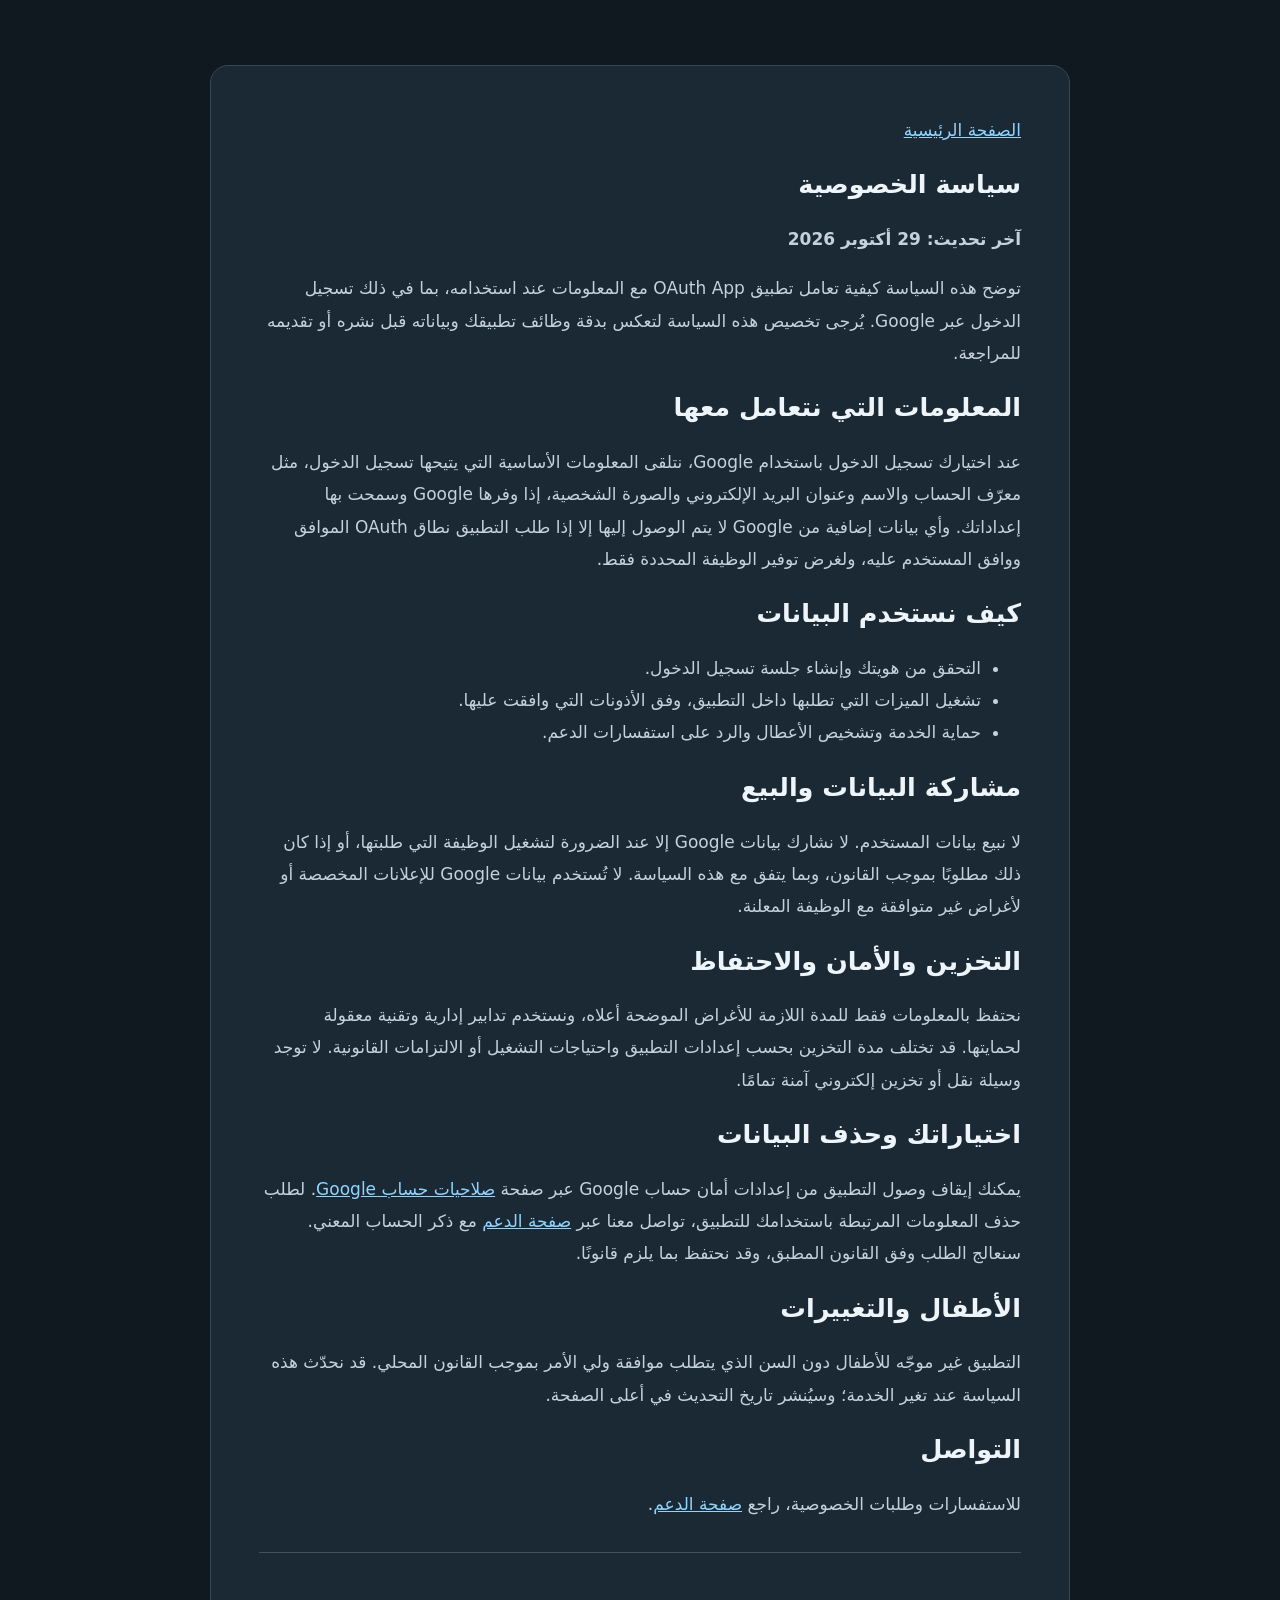
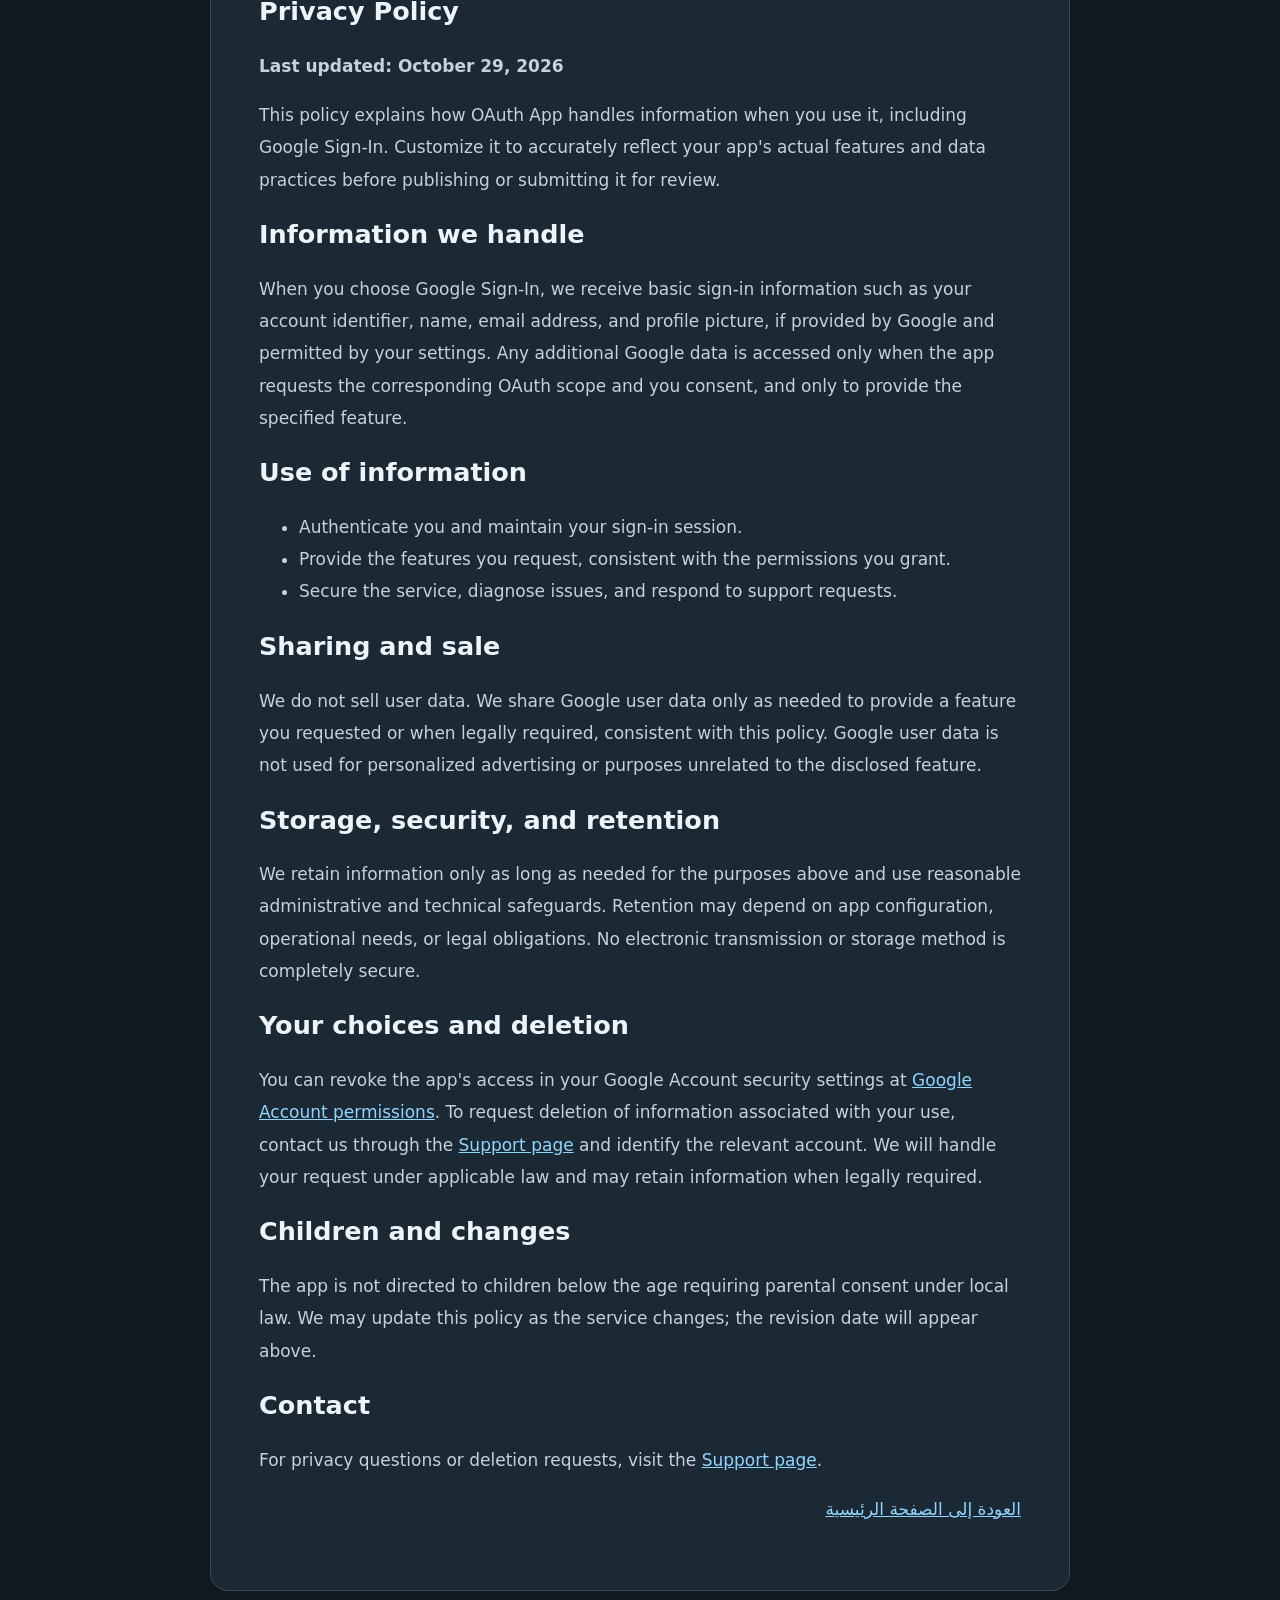
==== privacy.html @ 6fe6a96d "Add OAuth app information and policy pages" ====
<!doctype html>
<html lang="ar" dir="rtl"><head><meta charset="utf-8"><meta name="viewport" content="width=device-width,initial-scale=1"><meta name="description" content="سياسة الخصوصية ومعالجة بيانات Google OAuth."><title>سياسة الخصوصية | OAuth App</title><style>:root{color-scheme:dark}*{box-sizing:border-box}body{margin:0;background:#101820;color:#edf4fa;font:17px/1.9 system-ui,sans-serif}main{max-width:900px;margin:5vh auto;padding:20px}.card{background:#1b2935;border:1px solid #344958;border-radius:18px;padding:clamp(22px,5vw,48px)}h1,h2{line-height:1.35}p,li{color:#c5d1db}a{color:#91d5ff}.en{direction:ltr;text-align:left;border-top:1px solid #40515e;margin-top:32px;padding-top:20px}nav{margin:0 0 20px}</style></head><body><main><article class="card"><nav><a href="index.html">الصفحة الرئيسية</a></nav><h1>سياسة الخصوصية</h1><p><strong>آخر تحديث: 29 أكتوبر 2026</strong></p><p>توضح هذه السياسة كيفية تعامل تطبيق OAuth App مع المعلومات عند استخدامه، بما في ذلك تسجيل الدخول عبر Google. يُرجى تخصيص هذه السياسة لتعكس بدقة وظائف تطبيقك وبياناته قبل نشره أو تقديمه للمراجعة.</p><h2>المعلومات التي نتعامل معها</h2><p>عند اختيارك تسجيل الدخول باستخدام Google، نتلقى المعلومات الأساسية التي يتيحها تسجيل الدخول، مثل معرّف الحساب والاسم وعنوان البريد الإلكتروني والصورة الشخصية، إذا وفرها Google وسمحت بها إعداداتك. وأي بيانات إضافية من Google لا يتم الوصول إليها إلا إذا طلب التطبيق نطاق OAuth الموافق ووافق المستخدم عليه، ولغرض توفير الوظيفة المحددة فقط.</p><h2>كيف نستخدم البيانات</h2><ul><li>التحقق من هويتك وإنشاء جلسة تسجيل الدخول.</li><li>تشغيل الميزات التي تطلبها داخل التطبيق، وفق الأذونات التي وافقت عليها.</li><li>حماية الخدمة وتشخيص الأعطال والرد على استفسارات الدعم.</li></ul><h2>مشاركة البيانات والبيع</h2><p>لا نبيع بيانات المستخدم. لا نشارك بيانات Google إلا عند الضرورة لتشغيل الوظيفة التي طلبتها، أو إذا كان ذلك مطلوبًا بموجب القانون، وبما يتفق مع هذه السياسة. لا تُستخدم بيانات Google للإعلانات المخصصة أو لأغراض غير متوافقة مع الوظيفة المعلنة.</p><h2>التخزين والأمان والاحتفاظ</h2><p>نحتفظ بالمعلومات فقط للمدة اللازمة للأغراض الموضحة أعلاه، ونستخدم تدابير إدارية وتقنية معقولة لحمايتها. قد تختلف مدة التخزين بحسب إعدادات التطبيق واحتياجات التشغيل أو الالتزامات القانونية. لا توجد وسيلة نقل أو تخزين إلكتروني آمنة تمامًا.</p><h2>اختياراتك وحذف البيانات</h2><p>يمكنك إيقاف وصول التطبيق من إعدادات أمان حساب Google عبر صفحة <a href="https://myaccount.google.com/permissions">صلاحيات حساب Google</a>. لطلب حذف المعلومات المرتبطة باستخدامك للتطبيق، تواصل معنا عبر <a href="support.html">صفحة الدعم</a> مع ذكر الحساب المعني. سنعالج الطلب وفق القانون المطبق، وقد نحتفظ بما يلزم قانونًا.</p><h2>الأطفال والتغييرات</h2><p>التطبيق غير موجّه للأطفال دون السن الذي يتطلب موافقة ولي الأمر بموجب القانون المحلي. قد نحدّث هذه السياسة عند تغير الخدمة؛ وسيُنشر تاريخ التحديث في أعلى الصفحة.</p><h2>التواصل</h2><p>للاستفسارات وطلبات الخصوصية، راجع <a href="support.html">صفحة الدعم</a>.</p><div class="en" lang="en"><h1>Privacy Policy</h1><p><strong>Last updated: October 29, 2026</strong></p><p>This policy explains how OAuth App handles information when you use it, including Google Sign-In. Customize it to accurately reflect your app's actual features and data practices before publishing or submitting it for review.</p><h2>Information we handle</h2><p>When you choose Google Sign-In, we receive basic sign-in information such as your account identifier, name, email address, and profile picture, if provided by Google and permitted by your settings. Any additional Google data is accessed only when the app requests the corresponding OAuth scope and you consent, and only to provide the specified feature.</p><h2>Use of information</h2><ul><li>Authenticate you and maintain your sign-in session.</li><li>Provide the features you request, consistent with the permissions you grant.</li><li>Secure the service, diagnose issues, and respond to support requests.</li></ul><h2>Sharing and sale</h2><p>We do not sell user data. We share Google user data only as needed to provide a feature you requested or when legally required, consistent with this policy. Google user data is not used for personalized advertising or purposes unrelated to the disclosed feature.</p><h2>Storage, security, and retention</h2><p>We retain information only as long as needed for the purposes above and use reasonable administrative and technical safeguards. Retention may depend on app configuration, operational needs, or legal obligations. No electronic transmission or storage method is completely secure.</p><h2>Your choices and deletion</h2><p>You can revoke the app's access in your Google Account security settings at <a href="https://myaccount.google.com/permissions">Google Account permissions</a>. To request deletion of information associated with your use, contact us through the <a href="support.html">Support page</a> and identify the relevant account. We will handle your request under applicable law and may retain information when legally required.</p><h2>Children and changes</h2><p>The app is not directed to children below the age requiring parental consent under local law. We may update this policy as the service changes; the revision date will appear above.</p><h2>Contact</h2><p>For privacy questions or deletion requests, visit the <a href="support.html">Support page</a>.</p></div><p><a href="index.html">العودة إلى الصفحة الرئيسية</a></p></article></main></body></html>
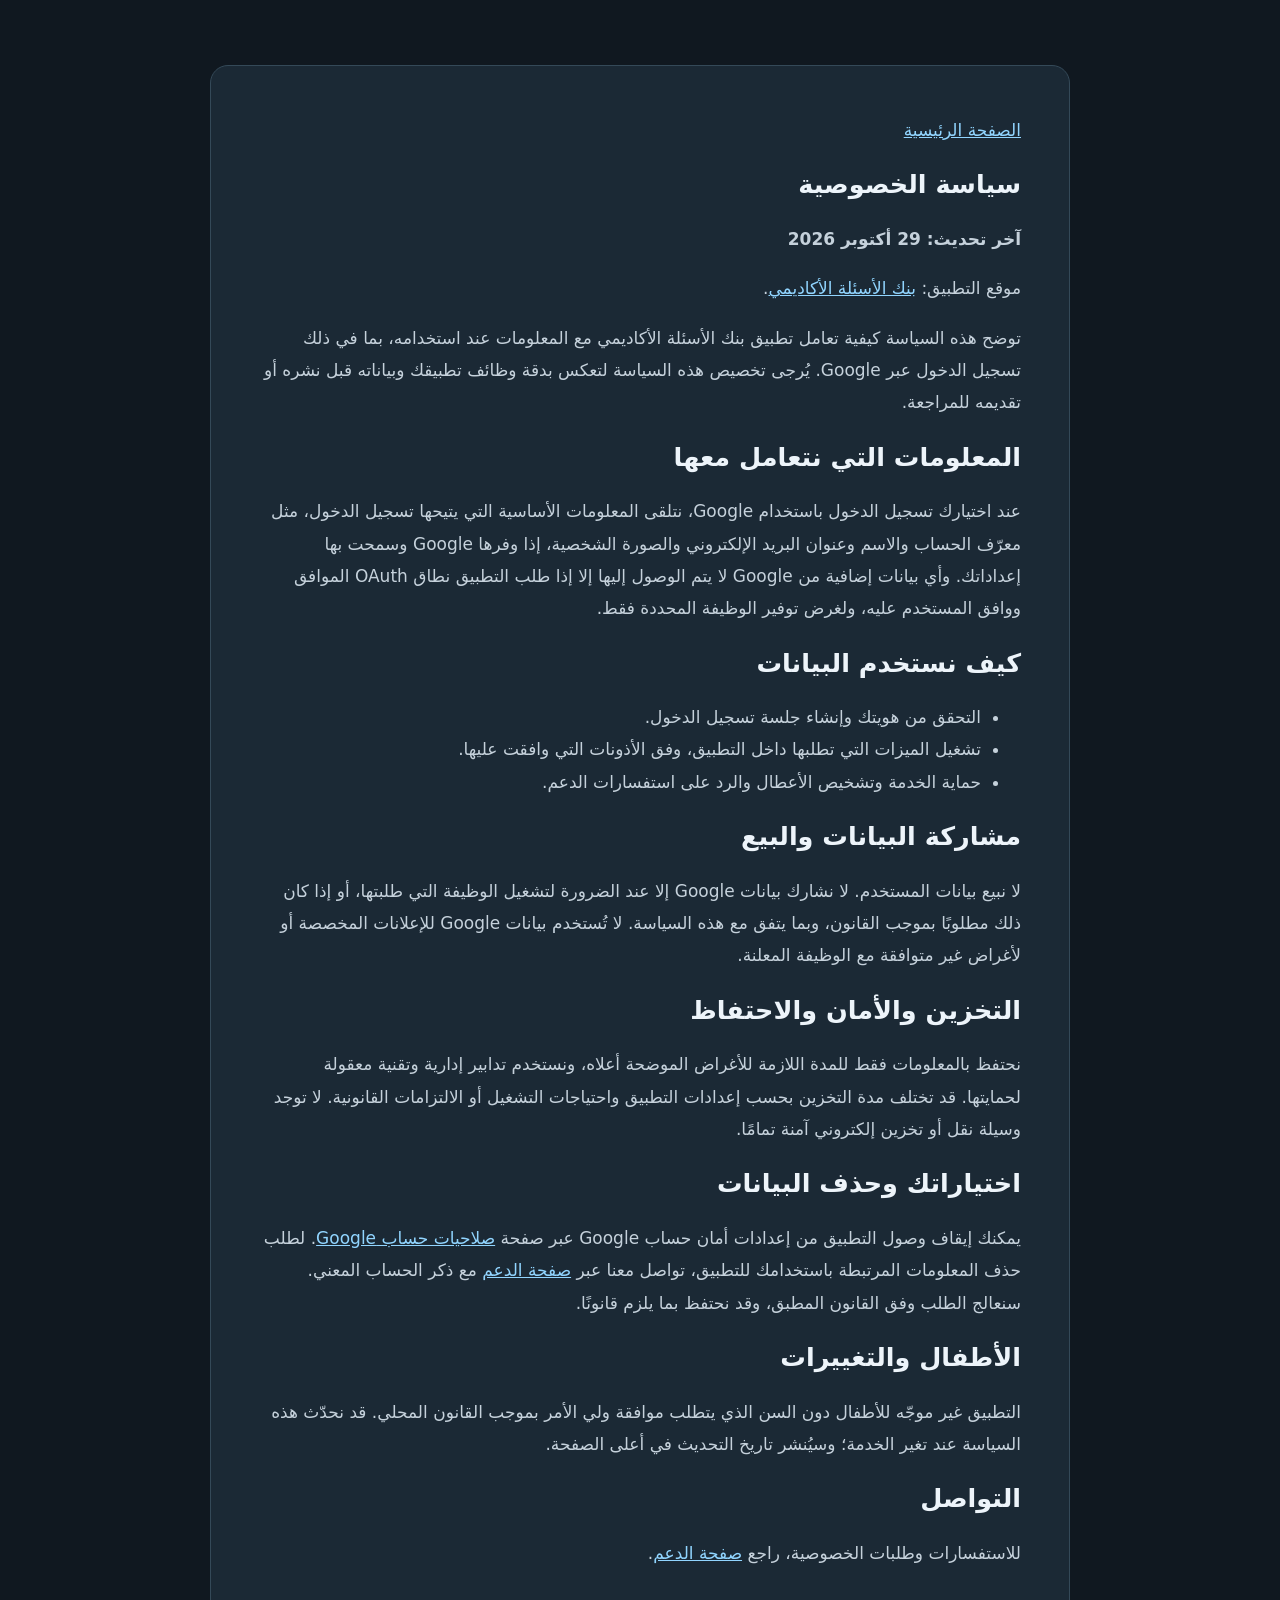
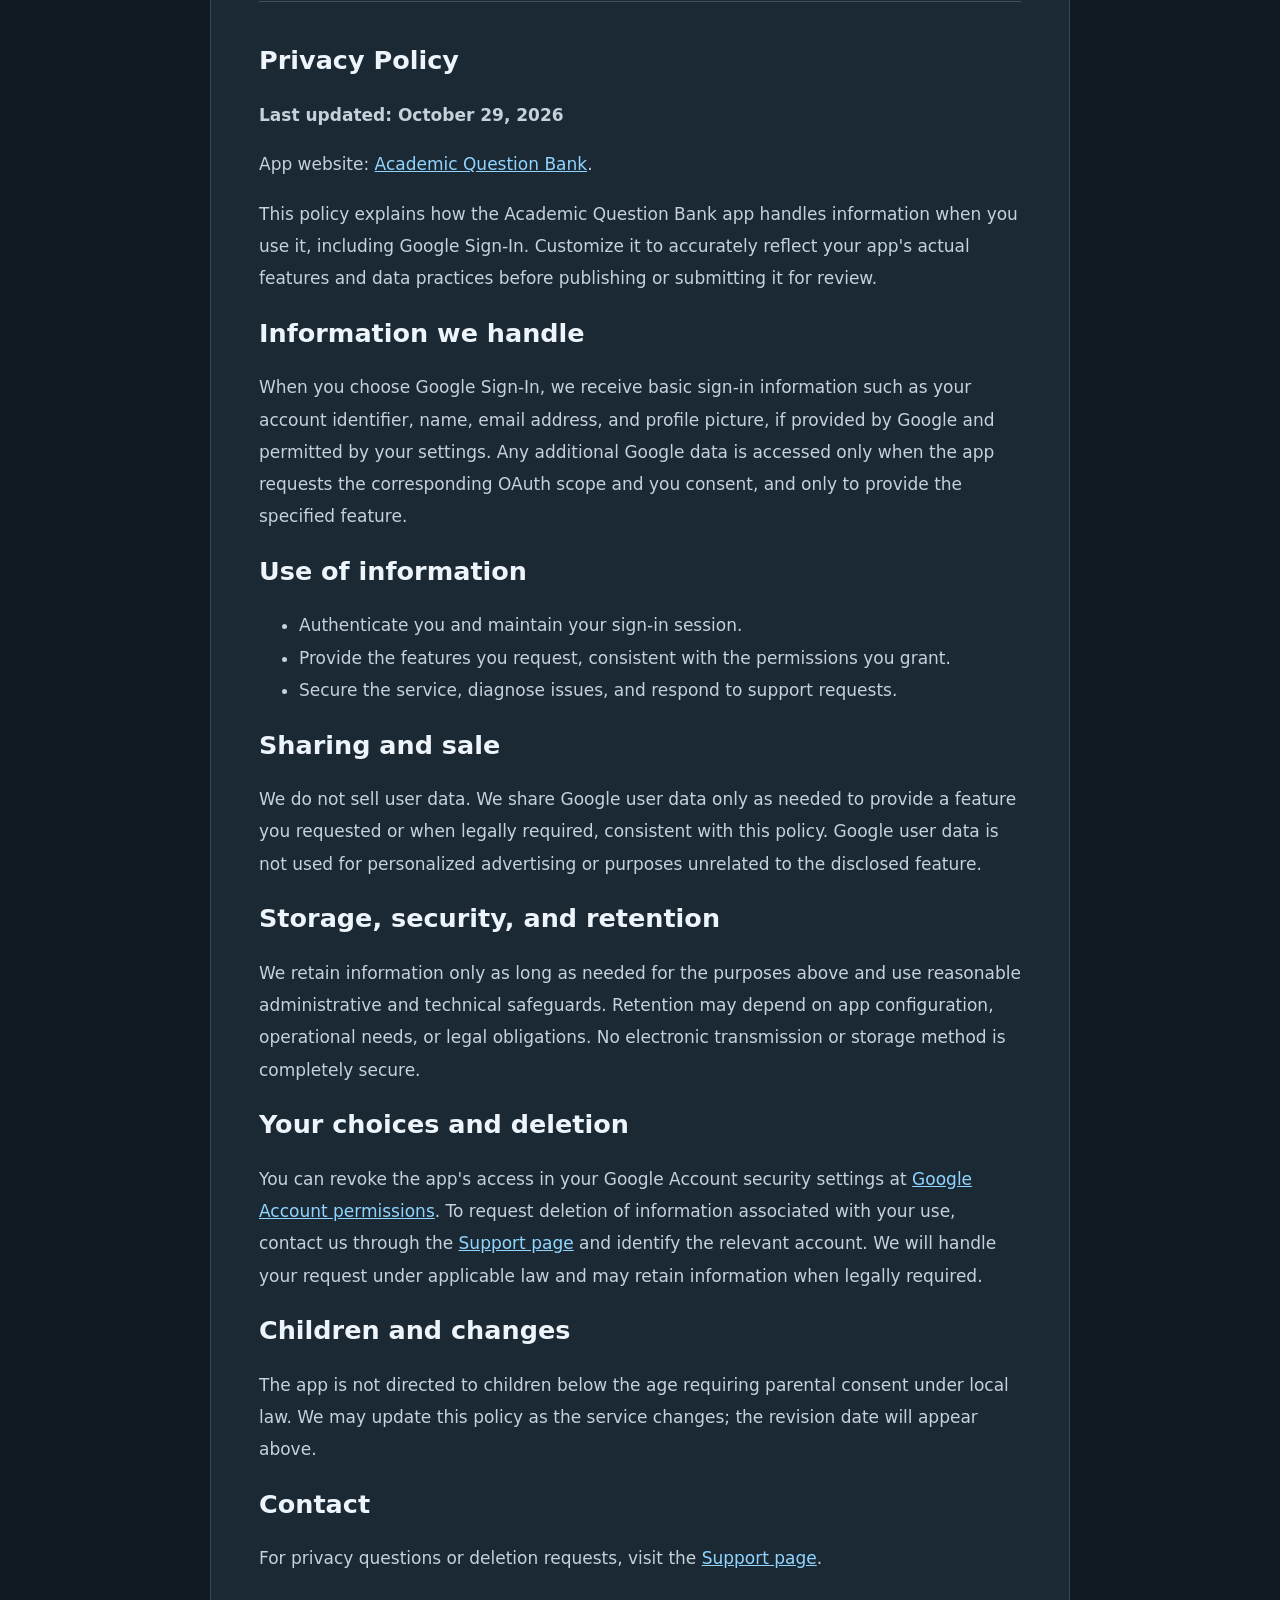
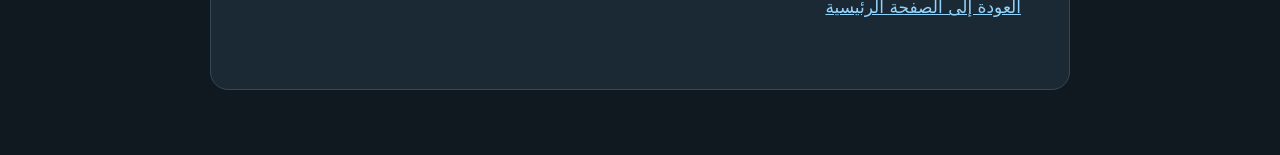
==== commit e26daffa: "Customize OAuth pages for Academic Question Bank" ====
--- a/privacy.html
+++ b/privacy.html
@@ -1,2 +1,2 @@
 <!doctype html>
-<html lang="ar" dir="rtl"><head><meta charset="utf-8"><meta name="viewport" content="width=device-width,initial-scale=1"><meta name="description" content="سياسة الخصوصية ومعالجة بيانات Google OAuth."><title>سياسة الخصوصية | OAuth App</title><style>:root{color-scheme:dark}*{box-sizing:border-box}body{margin:0;background:#101820;color:#edf4fa;font:17px/1.9 system-ui,sans-serif}main{max-width:900px;margin:5vh auto;padding:20px}.card{background:#1b2935;border:1px solid #344958;border-radius:18px;padding:clamp(22px,5vw,48px)}h1,h2{line-height:1.35}p,li{color:#c5d1db}a{color:#91d5ff}.en{direction:ltr;text-align:left;border-top:1px solid #40515e;margin-top:32px;padding-top:20px}nav{margin:0 0 20px}</style></head><body><main><article class="card"><nav><a href="index.html">الصفحة الرئيسية</a></nav><h1>سياسة الخصوصية</h1><p><strong>آخر تحديث: 29 أكتوبر 2026</strong></p><p>توضح هذه السياسة كيفية تعامل تطبيق OAuth App مع المعلومات عند استخدامه، بما في ذلك تسجيل الدخول عبر Google. يُرجى تخصيص هذه السياسة لتعكس بدقة وظائف تطبيقك وبياناته قبل نشره أو تقديمه للمراجعة.</p><h2>المعلومات التي نتعامل معها</h2><p>عند اختيارك تسجيل الدخول باستخدام Google، نتلقى المعلومات الأساسية التي يتيحها تسجيل الدخول، مثل معرّف الحساب والاسم وعنوان البريد الإلكتروني والصورة الشخصية، إذا وفرها Google وسمحت بها إعداداتك. وأي بيانات إضافية من Google لا يتم الوصول إليها إلا إذا طلب التطبيق نطاق OAuth الموافق ووافق المستخدم عليه، ولغرض توفير الوظيفة المحددة فقط.</p><h2>كيف نستخدم البيانات</h2><ul><li>التحقق من هويتك وإنشاء جلسة تسجيل الدخول.</li><li>تشغيل الميزات التي تطلبها داخل التطبيق، وفق الأذونات التي وافقت عليها.</li><li>حماية الخدمة وتشخيص الأعطال والرد على استفسارات الدعم.</li></ul><h2>مشاركة البيانات والبيع</h2><p>لا نبيع بيانات المستخدم. لا نشارك بيانات Google إلا عند الضرورة لتشغيل الوظيفة التي طلبتها، أو إذا كان ذلك مطلوبًا بموجب القانون، وبما يتفق مع هذه السياسة. لا تُستخدم بيانات Google للإعلانات المخصصة أو لأغراض غير متوافقة مع الوظيفة المعلنة.</p><h2>التخزين والأمان والاحتفاظ</h2><p>نحتفظ بالمعلومات فقط للمدة اللازمة للأغراض الموضحة أعلاه، ونستخدم تدابير إدارية وتقنية معقولة لحمايتها. قد تختلف مدة التخزين بحسب إعدادات التطبيق واحتياجات التشغيل أو الالتزامات القانونية. لا توجد وسيلة نقل أو تخزين إلكتروني آمنة تمامًا.</p><h2>اختياراتك وحذف البيانات</h2><p>يمكنك إيقاف وصول التطبيق من إعدادات أمان حساب Google عبر صفحة <a href="https://myaccount.google.com/permissions">صلاحيات حساب Google</a>. لطلب حذف المعلومات المرتبطة باستخدامك للتطبيق، تواصل معنا عبر <a href="support.html">صفحة الدعم</a> مع ذكر الحساب المعني. سنعالج الطلب وفق القانون المطبق، وقد نحتفظ بما يلزم قانونًا.</p><h2>الأطفال والتغييرات</h2><p>التطبيق غير موجّه للأطفال دون السن الذي يتطلب موافقة ولي الأمر بموجب القانون المحلي. قد نحدّث هذه السياسة عند تغير الخدمة؛ وسيُنشر تاريخ التحديث في أعلى الصفحة.</p><h2>التواصل</h2><p>للاستفسارات وطلبات الخصوصية، راجع <a href="support.html">صفحة الدعم</a>.</p><div class="en" lang="en"><h1>Privacy Policy</h1><p><strong>Last updated: October 29, 2026</strong></p><p>This policy explains how OAuth App handles information when you use it, including Google Sign-In. Customize it to accurately reflect your app's actual features and data practices before publishing or submitting it for review.</p><h2>Information we handle</h2><p>When you choose Google Sign-In, we receive basic sign-in information such as your account identifier, name, email address, and profile picture, if provided by Google and permitted by your settings. Any additional Google data is accessed only when the app requests the corresponding OAuth scope and you consent, and only to provide the specified feature.</p><h2>Use of information</h2><ul><li>Authenticate you and maintain your sign-in session.</li><li>Provide the features you request, consistent with the permissions you grant.</li><li>Secure the service, diagnose issues, and respond to support requests.</li></ul><h2>Sharing and sale</h2><p>We do not sell user data. We share Google user data only as needed to provide a feature you requested or when legally required, consistent with this policy. Google user data is not used for personalized advertising or purposes unrelated to the disclosed feature.</p><h2>Storage, security, and retention</h2><p>We retain information only as long as needed for the purposes above and use reasonable administrative and technical safeguards. Retention may depend on app configuration, operational needs, or legal obligations. No electronic transmission or storage method is completely secure.</p><h2>Your choices and deletion</h2><p>You can revoke the app's access in your Google Account security settings at <a href="https://myaccount.google.com/permissions">Google Account permissions</a>. To request deletion of information associated with your use, contact us through the <a href="support.html">Support page</a> and identify the relevant account. We will handle your request under applicable law and may retain information when legally required.</p><h2>Children and changes</h2><p>The app is not directed to children below the age requiring parental consent under local law. We may update this policy as the service changes; the revision date will appear above.</p><h2>Contact</h2><p>For privacy questions or deletion requests, visit the <a href="support.html">Support page</a>.</p></div><p><a href="index.html">العودة إلى الصفحة الرئيسية</a></p></article></main></body></html>
+<html lang="ar" dir="rtl"><head><meta charset="utf-8"><meta name="viewport" content="width=device-width,initial-scale=1"><meta name="description" content="سياسة الخصوصية ومعالجة بيانات Google OAuth."><title>سياسة الخصوصية | بنك الأسئلة الأكاديمي</title><style>:root{color-scheme:dark}*{box-sizing:border-box}body{margin:0;background:#101820;color:#edf4fa;font:17px/1.9 system-ui,sans-serif}main{max-width:900px;margin:5vh auto;padding:20px}.card{background:#1b2935;border:1px solid #344958;border-radius:18px;padding:clamp(22px,5vw,48px)}h1,h2{line-height:1.35}p,li{color:#c5d1db}a{color:#91d5ff}.en{direction:ltr;text-align:left;border-top:1px solid #40515e;margin-top:32px;padding-top:20px}nav{margin:0 0 20px}</style></head><body><main><article class="card"><nav><a href="index.html">الصفحة الرئيسية</a></nav><h1>سياسة الخصوصية</h1><p><strong>آخر تحديث: 29 أكتوبر 2026</strong></p><p>موقع التطبيق: <a href="https://aqb-beta.vercel.app/">بنك الأسئلة الأكاديمي</a>.</p><p>توضح هذه السياسة كيفية تعامل تطبيق بنك الأسئلة الأكاديمي مع المعلومات عند استخدامه، بما في ذلك تسجيل الدخول عبر Google. يُرجى تخصيص هذه السياسة لتعكس بدقة وظائف تطبيقك وبياناته قبل نشره أو تقديمه للمراجعة.</p><h2>المعلومات التي نتعامل معها</h2><p>عند اختيارك تسجيل الدخول باستخدام Google، نتلقى المعلومات الأساسية التي يتيحها تسجيل الدخول، مثل معرّف الحساب والاسم وعنوان البريد الإلكتروني والصورة الشخصية، إذا وفرها Google وسمحت بها إعداداتك. وأي بيانات إضافية من Google لا يتم الوصول إليها إلا إذا طلب التطبيق نطاق OAuth الموافق ووافق المستخدم عليه، ولغرض توفير الوظيفة المحددة فقط.</p><h2>كيف نستخدم البيانات</h2><ul><li>التحقق من هويتك وإنشاء جلسة تسجيل الدخول.</li><li>تشغيل الميزات التي تطلبها داخل التطبيق، وفق الأذونات التي وافقت عليها.</li><li>حماية الخدمة وتشخيص الأعطال والرد على استفسارات الدعم.</li></ul><h2>مشاركة البيانات والبيع</h2><p>لا نبيع بيانات المستخدم. لا نشارك بيانات Google إلا عند الضرورة لتشغيل الوظيفة التي طلبتها، أو إذا كان ذلك مطلوبًا بموجب القانون، وبما يتفق مع هذه السياسة. لا تُستخدم بيانات Google للإعلانات المخصصة أو لأغراض غير متوافقة مع الوظيفة المعلنة.</p><h2>التخزين والأمان والاحتفاظ</h2><p>نحتفظ بالمعلومات فقط للمدة اللازمة للأغراض الموضحة أعلاه، ونستخدم تدابير إدارية وتقنية معقولة لحمايتها. قد تختلف مدة التخزين بحسب إعدادات التطبيق واحتياجات التشغيل أو الالتزامات القانونية. لا توجد وسيلة نقل أو تخزين إلكتروني آمنة تمامًا.</p><h2>اختياراتك وحذف البيانات</h2><p>يمكنك إيقاف وصول التطبيق من إعدادات أمان حساب Google عبر صفحة <a href="https://myaccount.google.com/permissions">صلاحيات حساب Google</a>. لطلب حذف المعلومات المرتبطة باستخدامك للتطبيق، تواصل معنا عبر <a href="support.html">صفحة الدعم</a> مع ذكر الحساب المعني. سنعالج الطلب وفق القانون المطبق، وقد نحتفظ بما يلزم قانونًا.</p><h2>الأطفال والتغييرات</h2><p>التطبيق غير موجّه للأطفال دون السن الذي يتطلب موافقة ولي الأمر بموجب القانون المحلي. قد نحدّث هذه السياسة عند تغير الخدمة؛ وسيُنشر تاريخ التحديث في أعلى الصفحة.</p><h2>التواصل</h2><p>للاستفسارات وطلبات الخصوصية، راجع <a href="support.html">صفحة الدعم</a>.</p><div class="en" lang="en"><h1>Privacy Policy</h1><p><strong>Last updated: October 29, 2026</strong></p><p>App website: <a href="https://aqb-beta.vercel.app/">Academic Question Bank</a>.</p><p>This policy explains how the Academic Question Bank app handles information when you use it, including Google Sign-In. Customize it to accurately reflect your app's actual features and data practices before publishing or submitting it for review.</p><h2>Information we handle</h2><p>When you choose Google Sign-In, we receive basic sign-in information such as your account identifier, name, email address, and profile picture, if provided by Google and permitted by your settings. Any additional Google data is accessed only when the app requests the corresponding OAuth scope and you consent, and only to provide the specified feature.</p><h2>Use of information</h2><ul><li>Authenticate you and maintain your sign-in session.</li><li>Provide the features you request, consistent with the permissions you grant.</li><li>Secure the service, diagnose issues, and respond to support requests.</li></ul><h2>Sharing and sale</h2><p>We do not sell user data. We share Google user data only as needed to provide a feature you requested or when legally required, consistent with this policy. Google user data is not used for personalized advertising or purposes unrelated to the disclosed feature.</p><h2>Storage, security, and retention</h2><p>We retain information only as long as needed for the purposes above and use reasonable administrative and technical safeguards. Retention may depend on app configuration, operational needs, or legal obligations. No electronic transmission or storage method is completely secure.</p><h2>Your choices and deletion</h2><p>You can revoke the app's access in your Google Account security settings at <a href="https://myaccount.google.com/permissions">Google Account permissions</a>. To request deletion of information associated with your use, contact us through the <a href="support.html">Support page</a> and identify the relevant account. We will handle your request under applicable law and may retain information when legally required.</p><h2>Children and changes</h2><p>The app is not directed to children below the age requiring parental consent under local law. We may update this policy as the service changes; the revision date will appear above.</p><h2>Contact</h2><p>For privacy questions or deletion requests, visit the <a href="support.html">Support page</a>.</p></div><p><a href="index.html">العودة إلى الصفحة الرئيسية</a></p></article></main></body></html>
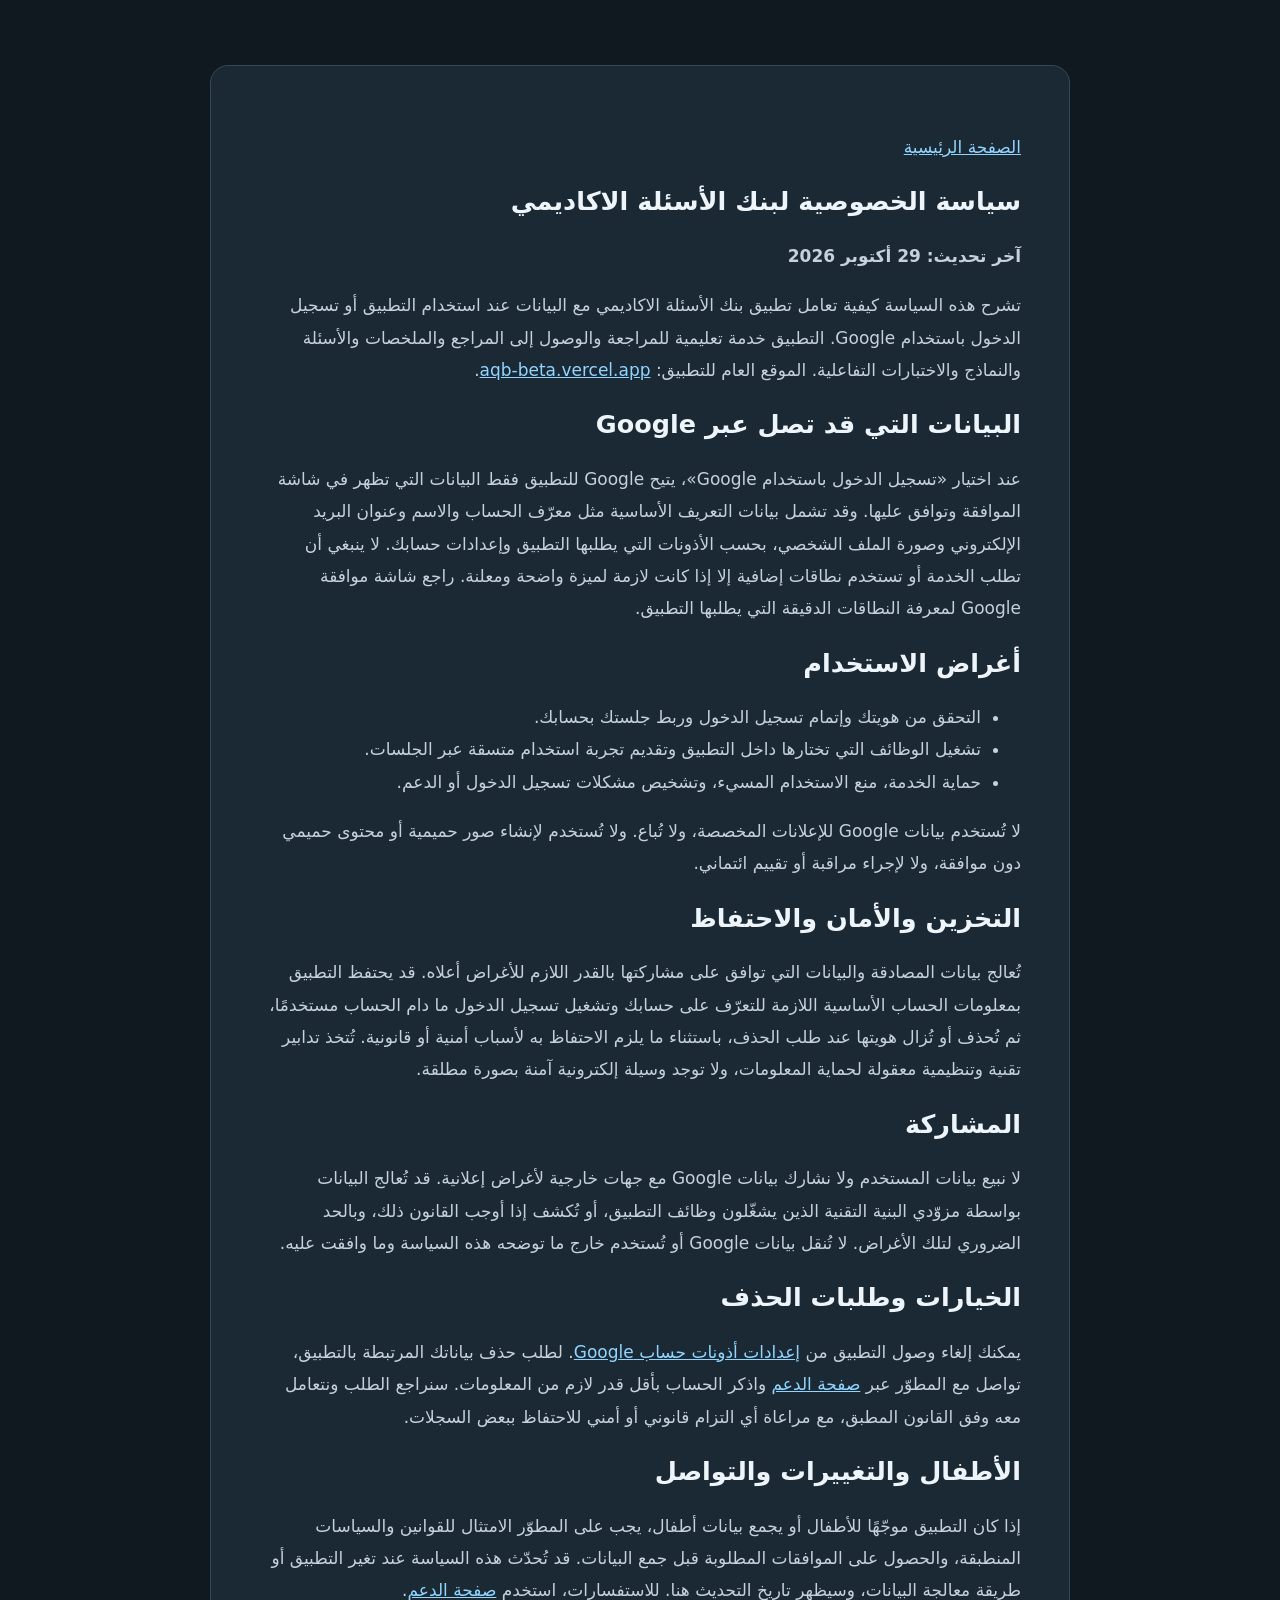
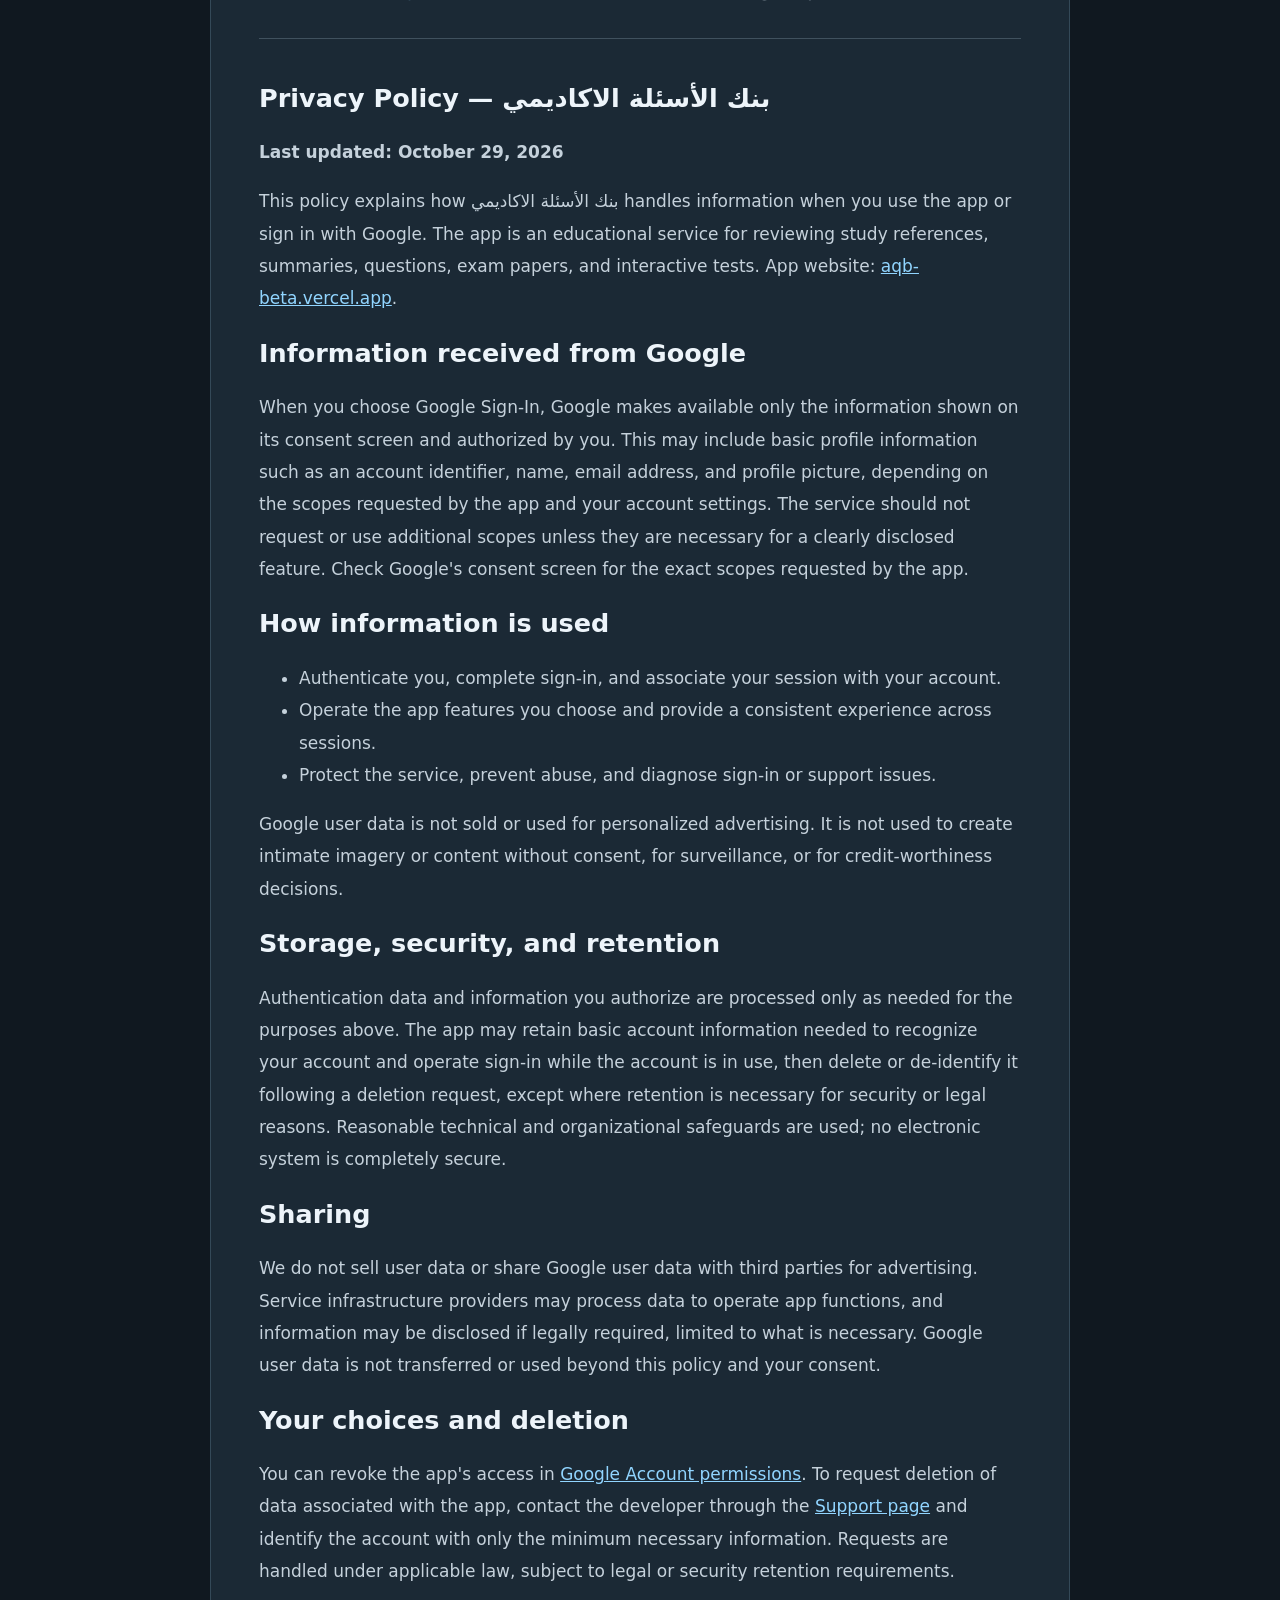
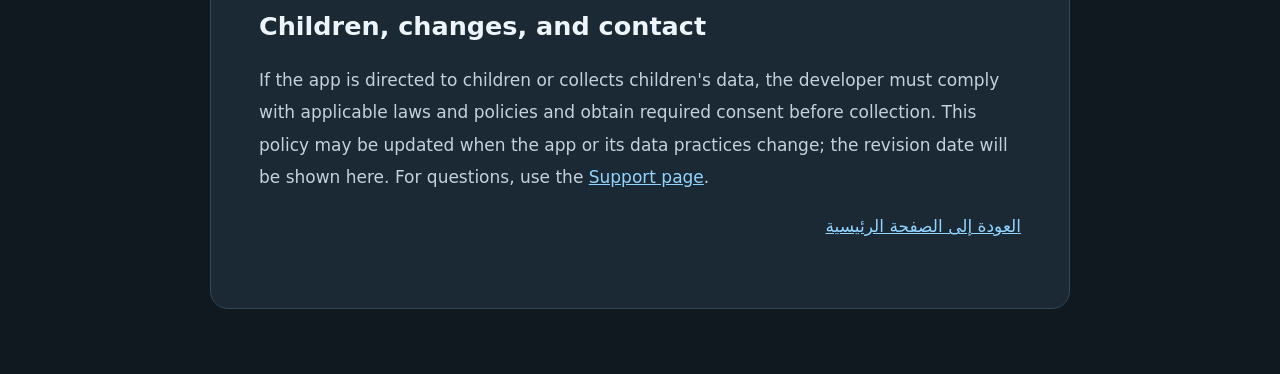
==== commit 50761957: "Improve OAuth review pages for بنك الأسئلة الاكاديمي" ====
--- a/privacy.html
+++ b/privacy.html
@@ -1,2 +1,2 @@
 <!doctype html>
-<html lang="ar" dir="rtl"><head><meta charset="utf-8"><meta name="viewport" content="width=device-width,initial-scale=1"><meta name="description" content="سياسة الخصوصية ومعالجة بيانات Google OAuth."><title>سياسة الخصوصية | بنك الأسئلة الأكاديمي</title><style>:root{color-scheme:dark}*{box-sizing:border-box}body{margin:0;background:#101820;color:#edf4fa;font:17px/1.9 system-ui,sans-serif}main{max-width:900px;margin:5vh auto;padding:20px}.card{background:#1b2935;border:1px solid #344958;border-radius:18px;padding:clamp(22px,5vw,48px)}h1,h2{line-height:1.35}p,li{color:#c5d1db}a{color:#91d5ff}.en{direction:ltr;text-align:left;border-top:1px solid #40515e;margin-top:32px;padding-top:20px}nav{margin:0 0 20px}</style></head><body><main><article class="card"><nav><a href="index.html">الصفحة الرئيسية</a></nav><h1>سياسة الخصوصية</h1><p><strong>آخر تحديث: 29 أكتوبر 2026</strong></p><p>موقع التطبيق: <a href="https://aqb-beta.vercel.app/">بنك الأسئلة الأكاديمي</a>.</p><p>توضح هذه السياسة كيفية تعامل تطبيق بنك الأسئلة الأكاديمي مع المعلومات عند استخدامه، بما في ذلك تسجيل الدخول عبر Google. يُرجى تخصيص هذه السياسة لتعكس بدقة وظائف تطبيقك وبياناته قبل نشره أو تقديمه للمراجعة.</p><h2>المعلومات التي نتعامل معها</h2><p>عند اختيارك تسجيل الدخول باستخدام Google، نتلقى المعلومات الأساسية التي يتيحها تسجيل الدخول، مثل معرّف الحساب والاسم وعنوان البريد الإلكتروني والصورة الشخصية، إذا وفرها Google وسمحت بها إعداداتك. وأي بيانات إضافية من Google لا يتم الوصول إليها إلا إذا طلب التطبيق نطاق OAuth الموافق ووافق المستخدم عليه، ولغرض توفير الوظيفة المحددة فقط.</p><h2>كيف نستخدم البيانات</h2><ul><li>التحقق من هويتك وإنشاء جلسة تسجيل الدخول.</li><li>تشغيل الميزات التي تطلبها داخل التطبيق، وفق الأذونات التي وافقت عليها.</li><li>حماية الخدمة وتشخيص الأعطال والرد على استفسارات الدعم.</li></ul><h2>مشاركة البيانات والبيع</h2><p>لا نبيع بيانات المستخدم. لا نشارك بيانات Google إلا عند الضرورة لتشغيل الوظيفة التي طلبتها، أو إذا كان ذلك مطلوبًا بموجب القانون، وبما يتفق مع هذه السياسة. لا تُستخدم بيانات Google للإعلانات المخصصة أو لأغراض غير متوافقة مع الوظيفة المعلنة.</p><h2>التخزين والأمان والاحتفاظ</h2><p>نحتفظ بالمعلومات فقط للمدة اللازمة للأغراض الموضحة أعلاه، ونستخدم تدابير إدارية وتقنية معقولة لحمايتها. قد تختلف مدة التخزين بحسب إعدادات التطبيق واحتياجات التشغيل أو الالتزامات القانونية. لا توجد وسيلة نقل أو تخزين إلكتروني آمنة تمامًا.</p><h2>اختياراتك وحذف البيانات</h2><p>يمكنك إيقاف وصول التطبيق من إعدادات أمان حساب Google عبر صفحة <a href="https://myaccount.google.com/permissions">صلاحيات حساب Google</a>. لطلب حذف المعلومات المرتبطة باستخدامك للتطبيق، تواصل معنا عبر <a href="support.html">صفحة الدعم</a> مع ذكر الحساب المعني. سنعالج الطلب وفق القانون المطبق، وقد نحتفظ بما يلزم قانونًا.</p><h2>الأطفال والتغييرات</h2><p>التطبيق غير موجّه للأطفال دون السن الذي يتطلب موافقة ولي الأمر بموجب القانون المحلي. قد نحدّث هذه السياسة عند تغير الخدمة؛ وسيُنشر تاريخ التحديث في أعلى الصفحة.</p><h2>التواصل</h2><p>للاستفسارات وطلبات الخصوصية، راجع <a href="support.html">صفحة الدعم</a>.</p><div class="en" lang="en"><h1>Privacy Policy</h1><p><strong>Last updated: October 29, 2026</strong></p><p>App website: <a href="https://aqb-beta.vercel.app/">Academic Question Bank</a>.</p><p>This policy explains how the Academic Question Bank app handles information when you use it, including Google Sign-In. Customize it to accurately reflect your app's actual features and data practices before publishing or submitting it for review.</p><h2>Information we handle</h2><p>When you choose Google Sign-In, we receive basic sign-in information such as your account identifier, name, email address, and profile picture, if provided by Google and permitted by your settings. Any additional Google data is accessed only when the app requests the corresponding OAuth scope and you consent, and only to provide the specified feature.</p><h2>Use of information</h2><ul><li>Authenticate you and maintain your sign-in session.</li><li>Provide the features you request, consistent with the permissions you grant.</li><li>Secure the service, diagnose issues, and respond to support requests.</li></ul><h2>Sharing and sale</h2><p>We do not sell user data. We share Google user data only as needed to provide a feature you requested or when legally required, consistent with this policy. Google user data is not used for personalized advertising or purposes unrelated to the disclosed feature.</p><h2>Storage, security, and retention</h2><p>We retain information only as long as needed for the purposes above and use reasonable administrative and technical safeguards. Retention may depend on app configuration, operational needs, or legal obligations. No electronic transmission or storage method is completely secure.</p><h2>Your choices and deletion</h2><p>You can revoke the app's access in your Google Account security settings at <a href="https://myaccount.google.com/permissions">Google Account permissions</a>. To request deletion of information associated with your use, contact us through the <a href="support.html">Support page</a> and identify the relevant account. We will handle your request under applicable law and may retain information when legally required.</p><h2>Children and changes</h2><p>The app is not directed to children below the age requiring parental consent under local law. We may update this policy as the service changes; the revision date will appear above.</p><h2>Contact</h2><p>For privacy questions or deletion requests, visit the <a href="support.html">Support page</a>.</p></div><p><a href="index.html">العودة إلى الصفحة الرئيسية</a></p></article></main></body></html>
+<html lang="ar" dir="rtl"><head><meta charset="utf-8"><meta name="viewport" content="width=device-width,initial-scale=1"><meta name="description" content="سياسة خصوصية بنك الأسئلة الاكاديمي، بما في ذلك تسجيل الدخول باستخدام Google وبيانات المستخدم."><title>سياسة الخصوصية | بنك الأسئلة الاكاديمي</title><style>:root{color-scheme:dark}*{box-sizing:border-box}body{margin:0;background:#101820;color:#edf4fa;font:17px/1.9 system-ui,sans-serif}main{max-width:900px;margin:5vh auto;padding:20px}.card{background:#1b2935;border:1px solid #344958;border-radius:18px;padding:clamp(22px,5vw,48px)}h1,h2{line-height:1.35}p,li{color:#c5d1db}a{color:#91d5ff}.en{direction:ltr;text-align:left;border-top:1px solid #40515e;margin-top:32px;padding-top:20px}</style></head><body><main><article class="card"><p><a href="index.html">الصفحة الرئيسية</a></p><h1>سياسة الخصوصية لبنك الأسئلة الاكاديمي</h1><p><strong>آخر تحديث: 29 أكتوبر 2026</strong></p><p>تشرح هذه السياسة كيفية تعامل تطبيق بنك الأسئلة الاكاديمي مع البيانات عند استخدام التطبيق أو تسجيل الدخول باستخدام Google. التطبيق خدمة تعليمية للمراجعة والوصول إلى المراجع والملخصات والأسئلة والنماذج والاختبارات التفاعلية. الموقع العام للتطبيق: <a href="https://aqb-beta.vercel.app/">aqb-beta.vercel.app</a>.</p><h2>البيانات التي قد تصل عبر Google</h2><p>عند اختيار «تسجيل الدخول باستخدام Google»، يتيح Google للتطبيق فقط البيانات التي تظهر في شاشة الموافقة وتوافق عليها. وقد تشمل بيانات التعريف الأساسية مثل معرّف الحساب والاسم وعنوان البريد الإلكتروني وصورة الملف الشخصي، بحسب الأذونات التي يطلبها التطبيق وإعدادات حسابك. لا ينبغي أن تطلب الخدمة أو تستخدم نطاقات إضافية إلا إذا كانت لازمة لميزة واضحة ومعلنة. راجع شاشة موافقة Google لمعرفة النطاقات الدقيقة التي يطلبها التطبيق.</p><h2>أغراض الاستخدام</h2><ul><li>التحقق من هويتك وإتمام تسجيل الدخول وربط جلستك بحسابك.</li><li>تشغيل الوظائف التي تختارها داخل التطبيق وتقديم تجربة استخدام متسقة عبر الجلسات.</li><li>حماية الخدمة، منع الاستخدام المسيء، وتشخيص مشكلات تسجيل الدخول أو الدعم.</li></ul><p>لا تُستخدم بيانات Google للإعلانات المخصصة، ولا تُباع. ولا تُستخدم لإنشاء صور حميمية أو محتوى حميمي دون موافقة، ولا لإجراء مراقبة أو تقييم ائتماني.</p><h2>التخزين والأمان والاحتفاظ</h2><p>تُعالج بيانات المصادقة والبيانات التي توافق على مشاركتها بالقدر اللازم للأغراض أعلاه. قد يحتفظ التطبيق بمعلومات الحساب الأساسية اللازمة للتعرّف على حسابك وتشغيل تسجيل الدخول ما دام الحساب مستخدمًا، ثم تُحذف أو تُزال هويتها عند طلب الحذف، باستثناء ما يلزم الاحتفاظ به لأسباب أمنية أو قانونية. تُتخذ تدابير تقنية وتنظيمية معقولة لحماية المعلومات، ولا توجد وسيلة إلكترونية آمنة بصورة مطلقة.</p><h2>المشاركة</h2><p>لا نبيع بيانات المستخدم ولا نشارك بيانات Google مع جهات خارجية لأغراض إعلانية. قد تُعالج البيانات بواسطة مزوّدي البنية التقنية الذين يشغّلون وظائف التطبيق، أو تُكشف إذا أوجب القانون ذلك، وبالحد الضروري لتلك الأغراض. لا تُنقل بيانات Google أو تُستخدم خارج ما توضحه هذه السياسة وما وافقت عليه.</p><h2>الخيارات وطلبات الحذف</h2><p>يمكنك إلغاء وصول التطبيق من <a href="https://myaccount.google.com/permissions">إعدادات أذونات حساب Google</a>. لطلب حذف بياناتك المرتبطة بالتطبيق، تواصل مع المطوّر عبر <a href="support.html">صفحة الدعم</a> واذكر الحساب بأقل قدر لازم من المعلومات. سنراجع الطلب ونتعامل معه وفق القانون المطبق، مع مراعاة أي التزام قانوني أو أمني للاحتفاظ ببعض السجلات.</p><h2>الأطفال والتغييرات والتواصل</h2><p>إذا كان التطبيق موجّهًا للأطفال أو يجمع بيانات أطفال، يجب على المطوّر الامتثال للقوانين والسياسات المنطبقة، والحصول على الموافقات المطلوبة قبل جمع البيانات. قد تُحدّث هذه السياسة عند تغير التطبيق أو طريقة معالجة البيانات، وسيظهر تاريخ التحديث هنا. للاستفسارات، استخدم <a href="support.html">صفحة الدعم</a>.</p><div class="en" lang="en"><h1>Privacy Policy — بنك الأسئلة الاكاديمي</h1><p><strong>Last updated: October 29, 2026</strong></p><p>This policy explains how بنك الأسئلة الاكاديمي handles information when you use the app or sign in with Google. The app is an educational service for reviewing study references, summaries, questions, exam papers, and interactive tests. App website: <a href="https://aqb-beta.vercel.app/">aqb-beta.vercel.app</a>.</p><h2>Information received from Google</h2><p>When you choose Google Sign-In, Google makes available only the information shown on its consent screen and authorized by you. This may include basic profile information such as an account identifier, name, email address, and profile picture, depending on the scopes requested by the app and your account settings. The service should not request or use additional scopes unless they are necessary for a clearly disclosed feature. Check Google's consent screen for the exact scopes requested by the app.</p><h2>How information is used</h2><ul><li>Authenticate you, complete sign-in, and associate your session with your account.</li><li>Operate the app features you choose and provide a consistent experience across sessions.</li><li>Protect the service, prevent abuse, and diagnose sign-in or support issues.</li></ul><p>Google user data is not sold or used for personalized advertising. It is not used to create intimate imagery or content without consent, for surveillance, or for credit-worthiness decisions.</p><h2>Storage, security, and retention</h2><p>Authentication data and information you authorize are processed only as needed for the purposes above. The app may retain basic account information needed to recognize your account and operate sign-in while the account is in use, then delete or de-identify it following a deletion request, except where retention is necessary for security or legal reasons. Reasonable technical and organizational safeguards are used; no electronic system is completely secure.</p><h2>Sharing</h2><p>We do not sell user data or share Google user data with third parties for advertising. Service infrastructure providers may process data to operate app functions, and information may be disclosed if legally required, limited to what is necessary. Google user data is not transferred or used beyond this policy and your consent.</p><h2>Your choices and deletion</h2><p>You can revoke the app's access in <a href="https://myaccount.google.com/permissions">Google Account permissions</a>. To request deletion of data associated with the app, contact the developer through the <a href="support.html">Support page</a> and identify the account with only the minimum necessary information. Requests are handled under applicable law, subject to legal or security retention requirements.</p><h2>Children, changes, and contact</h2><p>If the app is directed to children or collects children's data, the developer must comply with applicable laws and policies and obtain required consent before collection. This policy may be updated when the app or its data practices change; the revision date will be shown here. For questions, use the <a href="support.html">Support page</a>.</p></div><p><a href="index.html">العودة إلى الصفحة الرئيسية</a></p></article></main></body></html>
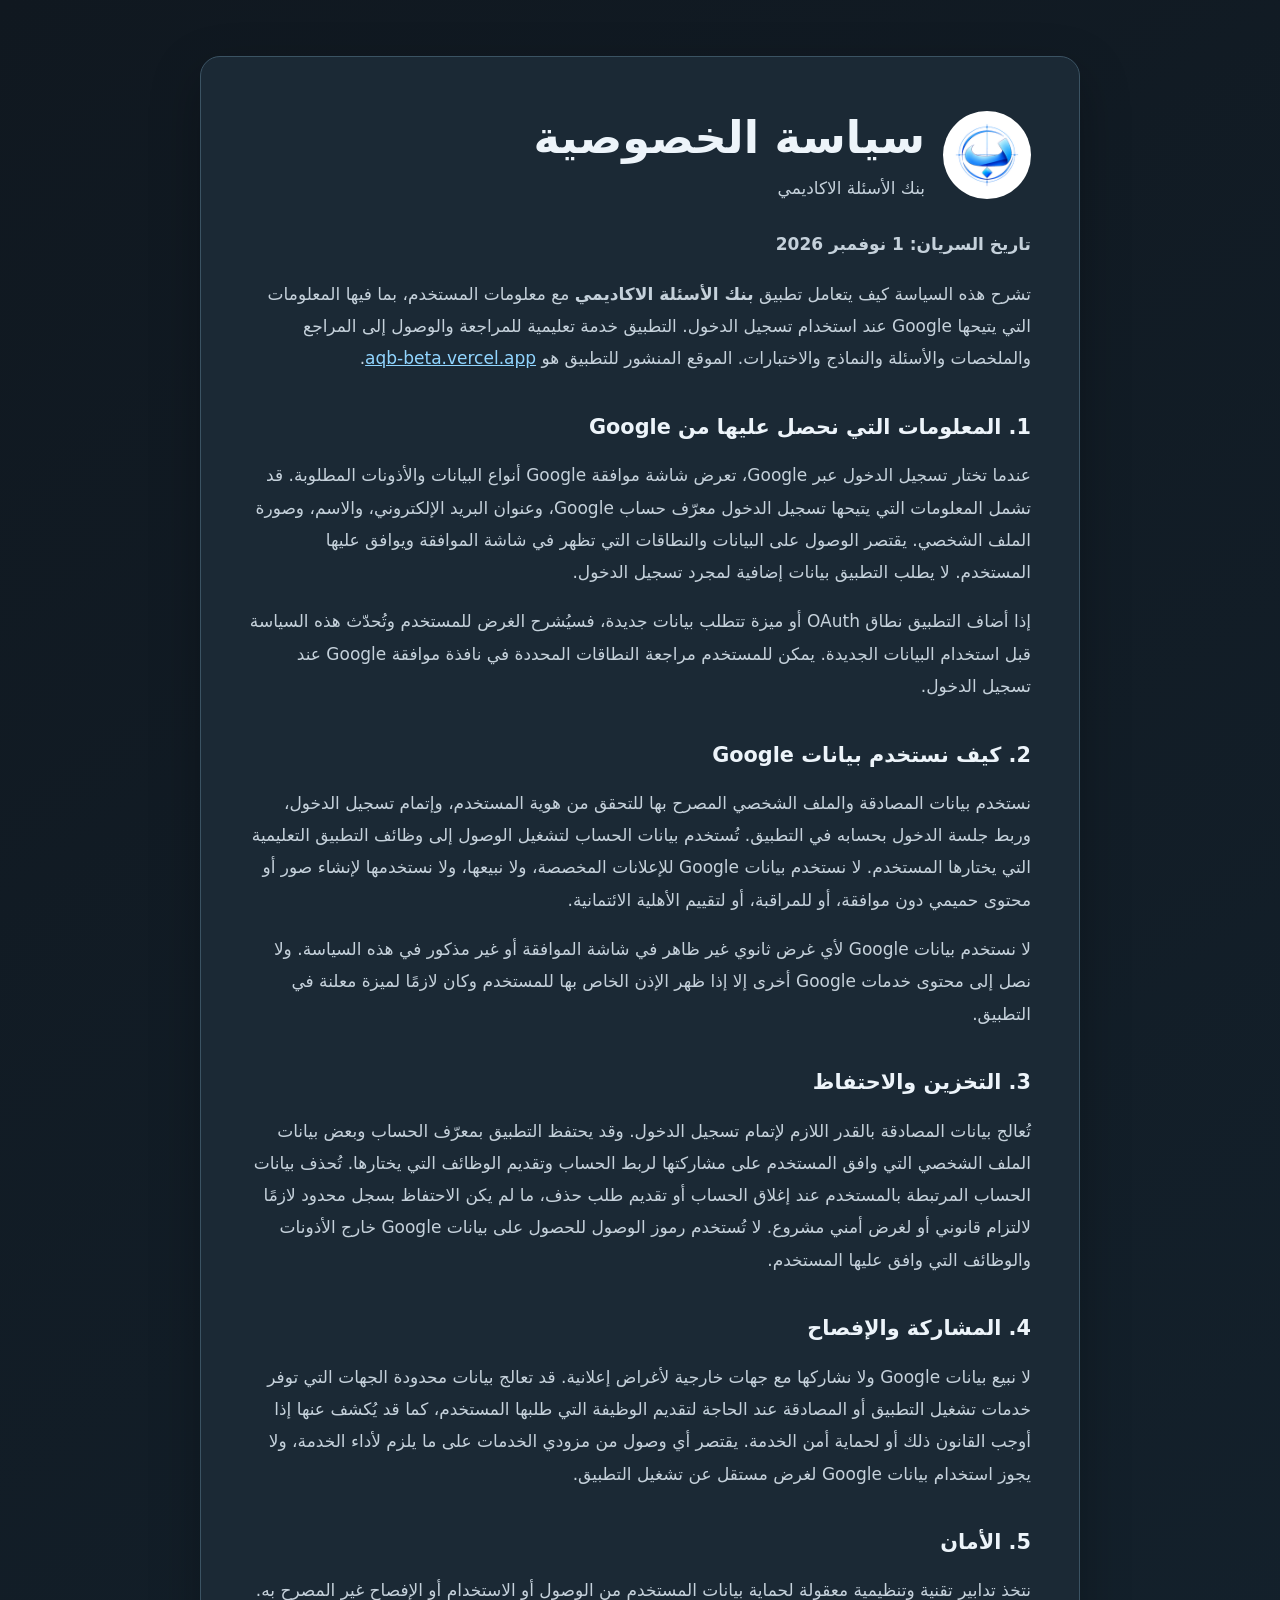
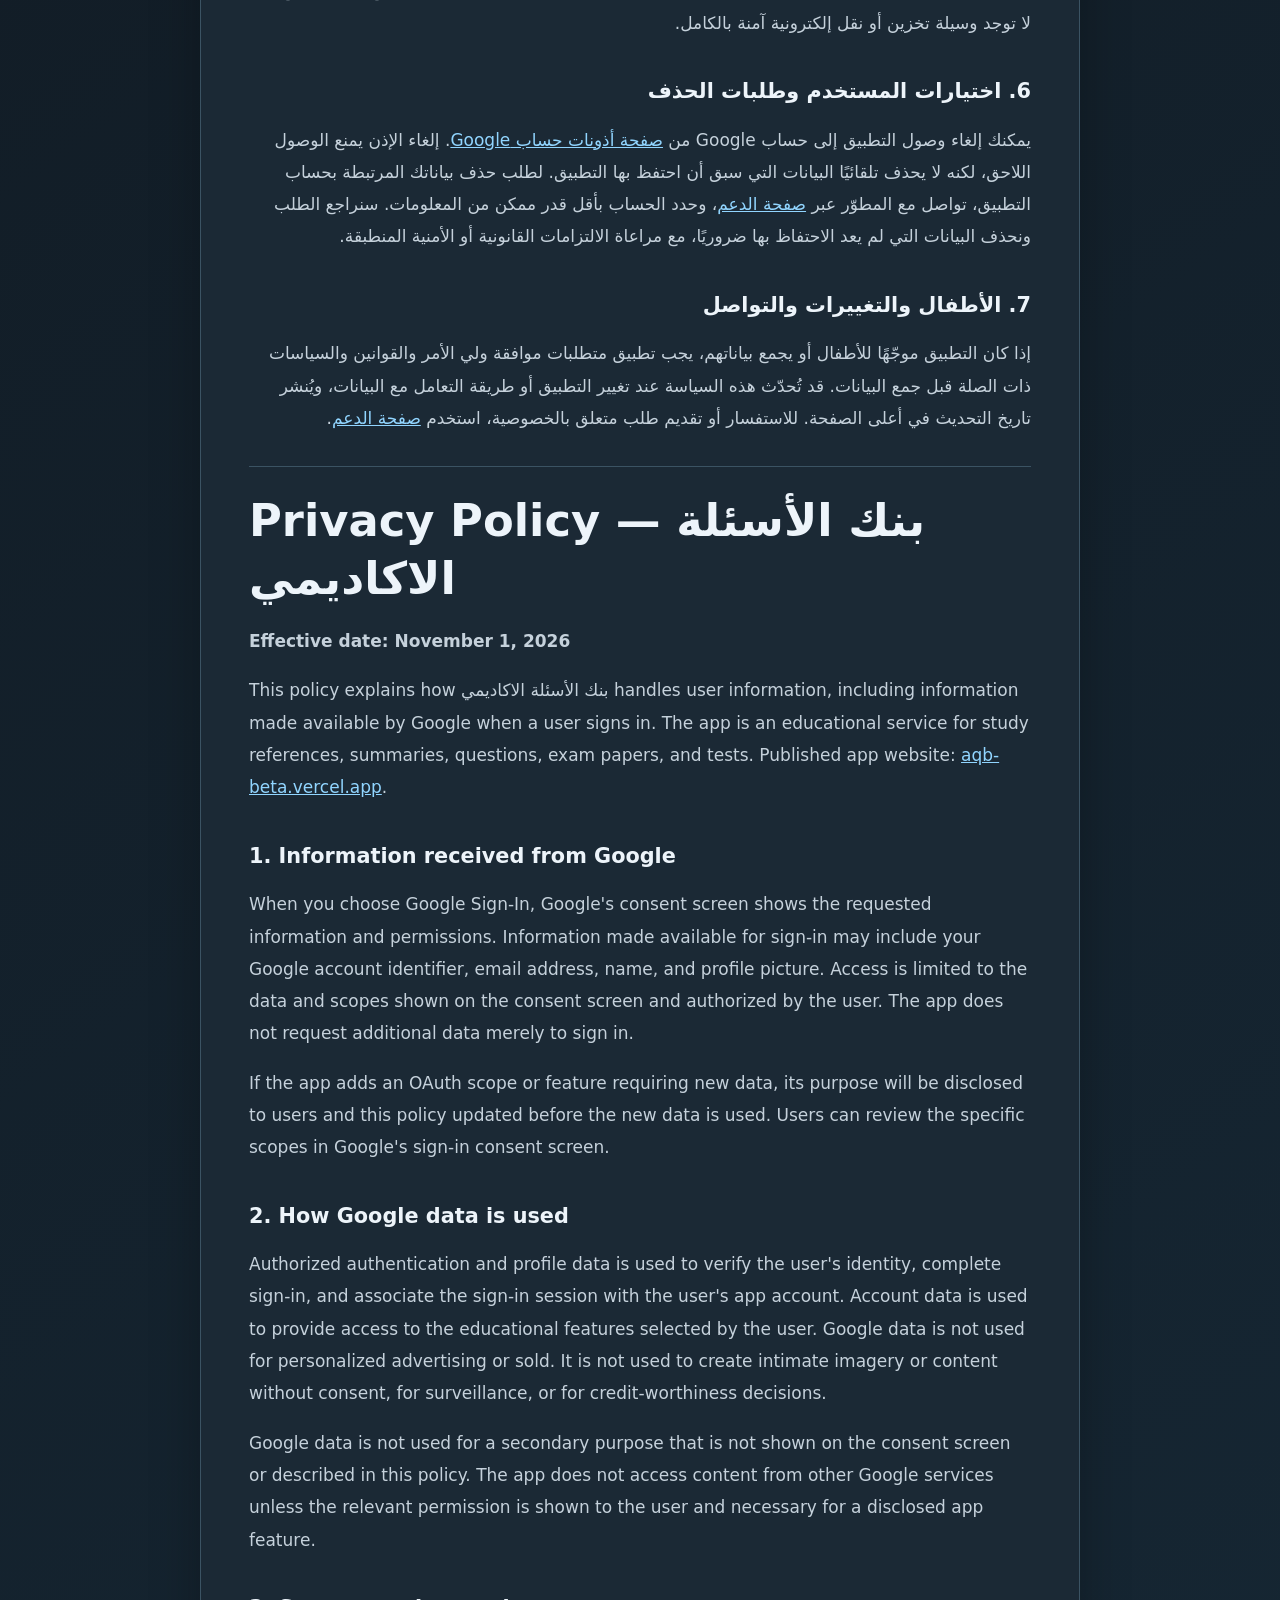
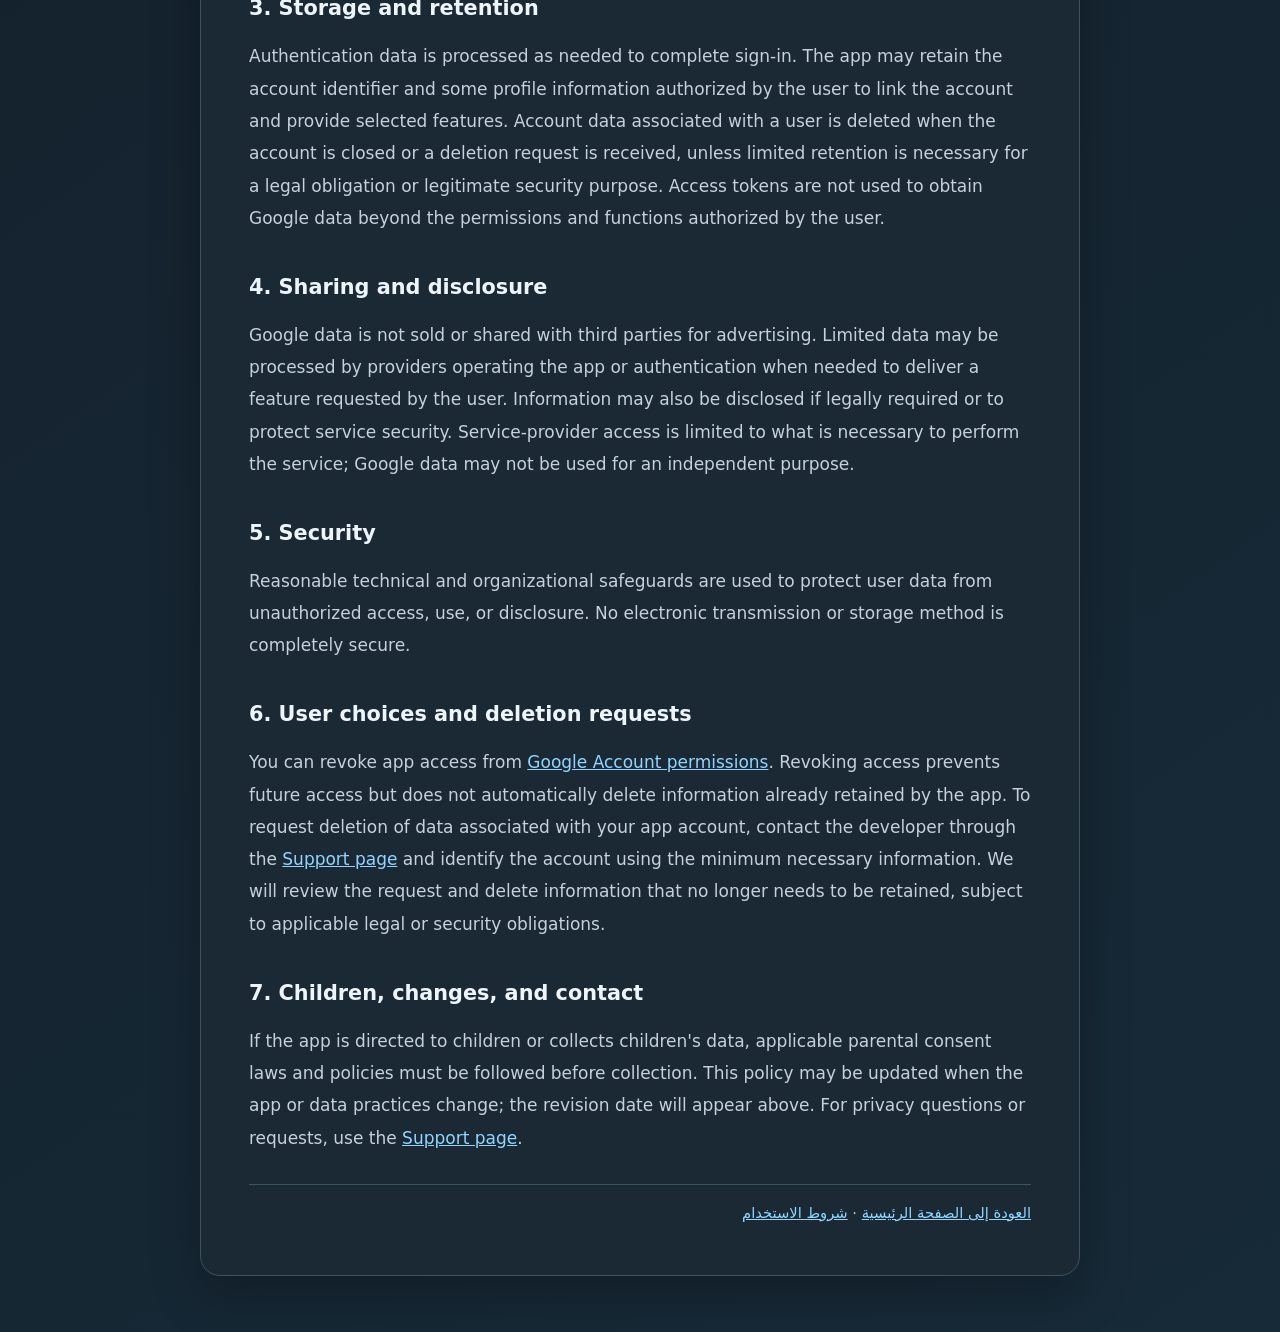
==== commit cb2ba347: "Improve Arabic OAuth pages and add app branding" ====
--- a/privacy.html
+++ b/privacy.html
@@ -1,2 +1,2 @@
 <!doctype html>
-<html lang="ar" dir="rtl"><head><meta charset="utf-8"><meta name="viewport" content="width=device-width,initial-scale=1"><meta name="description" content="سياسة خصوصية بنك الأسئلة الاكاديمي، بما في ذلك تسجيل الدخول باستخدام Google وبيانات المستخدم."><title>سياسة الخصوصية | بنك الأسئلة الاكاديمي</title><style>:root{color-scheme:dark}*{box-sizing:border-box}body{margin:0;background:#101820;color:#edf4fa;font:17px/1.9 system-ui,sans-serif}main{max-width:900px;margin:5vh auto;padding:20px}.card{background:#1b2935;border:1px solid #344958;border-radius:18px;padding:clamp(22px,5vw,48px)}h1,h2{line-height:1.35}p,li{color:#c5d1db}a{color:#91d5ff}.en{direction:ltr;text-align:left;border-top:1px solid #40515e;margin-top:32px;padding-top:20px}</style></head><body><main><article class="card"><p><a href="index.html">الصفحة الرئيسية</a></p><h1>سياسة الخصوصية لبنك الأسئلة الاكاديمي</h1><p><strong>آخر تحديث: 29 أكتوبر 2026</strong></p><p>تشرح هذه السياسة كيفية تعامل تطبيق بنك الأسئلة الاكاديمي مع البيانات عند استخدام التطبيق أو تسجيل الدخول باستخدام Google. التطبيق خدمة تعليمية للمراجعة والوصول إلى المراجع والملخصات والأسئلة والنماذج والاختبارات التفاعلية. الموقع العام للتطبيق: <a href="https://aqb-beta.vercel.app/">aqb-beta.vercel.app</a>.</p><h2>البيانات التي قد تصل عبر Google</h2><p>عند اختيار «تسجيل الدخول باستخدام Google»، يتيح Google للتطبيق فقط البيانات التي تظهر في شاشة الموافقة وتوافق عليها. وقد تشمل بيانات التعريف الأساسية مثل معرّف الحساب والاسم وعنوان البريد الإلكتروني وصورة الملف الشخصي، بحسب الأذونات التي يطلبها التطبيق وإعدادات حسابك. لا ينبغي أن تطلب الخدمة أو تستخدم نطاقات إضافية إلا إذا كانت لازمة لميزة واضحة ومعلنة. راجع شاشة موافقة Google لمعرفة النطاقات الدقيقة التي يطلبها التطبيق.</p><h2>أغراض الاستخدام</h2><ul><li>التحقق من هويتك وإتمام تسجيل الدخول وربط جلستك بحسابك.</li><li>تشغيل الوظائف التي تختارها داخل التطبيق وتقديم تجربة استخدام متسقة عبر الجلسات.</li><li>حماية الخدمة، منع الاستخدام المسيء، وتشخيص مشكلات تسجيل الدخول أو الدعم.</li></ul><p>لا تُستخدم بيانات Google للإعلانات المخصصة، ولا تُباع. ولا تُستخدم لإنشاء صور حميمية أو محتوى حميمي دون موافقة، ولا لإجراء مراقبة أو تقييم ائتماني.</p><h2>التخزين والأمان والاحتفاظ</h2><p>تُعالج بيانات المصادقة والبيانات التي توافق على مشاركتها بالقدر اللازم للأغراض أعلاه. قد يحتفظ التطبيق بمعلومات الحساب الأساسية اللازمة للتعرّف على حسابك وتشغيل تسجيل الدخول ما دام الحساب مستخدمًا، ثم تُحذف أو تُزال هويتها عند طلب الحذف، باستثناء ما يلزم الاحتفاظ به لأسباب أمنية أو قانونية. تُتخذ تدابير تقنية وتنظيمية معقولة لحماية المعلومات، ولا توجد وسيلة إلكترونية آمنة بصورة مطلقة.</p><h2>المشاركة</h2><p>لا نبيع بيانات المستخدم ولا نشارك بيانات Google مع جهات خارجية لأغراض إعلانية. قد تُعالج البيانات بواسطة مزوّدي البنية التقنية الذين يشغّلون وظائف التطبيق، أو تُكشف إذا أوجب القانون ذلك، وبالحد الضروري لتلك الأغراض. لا تُنقل بيانات Google أو تُستخدم خارج ما توضحه هذه السياسة وما وافقت عليه.</p><h2>الخيارات وطلبات الحذف</h2><p>يمكنك إلغاء وصول التطبيق من <a href="https://myaccount.google.com/permissions">إعدادات أذونات حساب Google</a>. لطلب حذف بياناتك المرتبطة بالتطبيق، تواصل مع المطوّر عبر <a href="support.html">صفحة الدعم</a> واذكر الحساب بأقل قدر لازم من المعلومات. سنراجع الطلب ونتعامل معه وفق القانون المطبق، مع مراعاة أي التزام قانوني أو أمني للاحتفاظ ببعض السجلات.</p><h2>الأطفال والتغييرات والتواصل</h2><p>إذا كان التطبيق موجّهًا للأطفال أو يجمع بيانات أطفال، يجب على المطوّر الامتثال للقوانين والسياسات المنطبقة، والحصول على الموافقات المطلوبة قبل جمع البيانات. قد تُحدّث هذه السياسة عند تغير التطبيق أو طريقة معالجة البيانات، وسيظهر تاريخ التحديث هنا. للاستفسارات، استخدم <a href="support.html">صفحة الدعم</a>.</p><div class="en" lang="en"><h1>Privacy Policy — بنك الأسئلة الاكاديمي</h1><p><strong>Last updated: October 29, 2026</strong></p><p>This policy explains how بنك الأسئلة الاكاديمي handles information when you use the app or sign in with Google. The app is an educational service for reviewing study references, summaries, questions, exam papers, and interactive tests. App website: <a href="https://aqb-beta.vercel.app/">aqb-beta.vercel.app</a>.</p><h2>Information received from Google</h2><p>When you choose Google Sign-In, Google makes available only the information shown on its consent screen and authorized by you. This may include basic profile information such as an account identifier, name, email address, and profile picture, depending on the scopes requested by the app and your account settings. The service should not request or use additional scopes unless they are necessary for a clearly disclosed feature. Check Google's consent screen for the exact scopes requested by the app.</p><h2>How information is used</h2><ul><li>Authenticate you, complete sign-in, and associate your session with your account.</li><li>Operate the app features you choose and provide a consistent experience across sessions.</li><li>Protect the service, prevent abuse, and diagnose sign-in or support issues.</li></ul><p>Google user data is not sold or used for personalized advertising. It is not used to create intimate imagery or content without consent, for surveillance, or for credit-worthiness decisions.</p><h2>Storage, security, and retention</h2><p>Authentication data and information you authorize are processed only as needed for the purposes above. The app may retain basic account information needed to recognize your account and operate sign-in while the account is in use, then delete or de-identify it following a deletion request, except where retention is necessary for security or legal reasons. Reasonable technical and organizational safeguards are used; no electronic system is completely secure.</p><h2>Sharing</h2><p>We do not sell user data or share Google user data with third parties for advertising. Service infrastructure providers may process data to operate app functions, and information may be disclosed if legally required, limited to what is necessary. Google user data is not transferred or used beyond this policy and your consent.</p><h2>Your choices and deletion</h2><p>You can revoke the app's access in <a href="https://myaccount.google.com/permissions">Google Account permissions</a>. To request deletion of data associated with the app, contact the developer through the <a href="support.html">Support page</a> and identify the account with only the minimum necessary information. Requests are handled under applicable law, subject to legal or security retention requirements.</p><h2>Children, changes, and contact</h2><p>If the app is directed to children or collects children's data, the developer must comply with applicable laws and policies and obtain required consent before collection. This policy may be updated when the app or its data practices change; the revision date will be shown here. For questions, use the <a href="support.html">Support page</a>.</p></div><p><a href="index.html">العودة إلى الصفحة الرئيسية</a></p></article></main></body></html>
+<html lang="ar" dir="rtl"><head><meta charset="utf-8"><meta name="viewport" content="width=device-width,initial-scale=1"><meta name="description" content="سياسة خصوصية بنك الأسئلة الاكاديمي: بيانات تسجيل الدخول باستخدام Google، أغراض استخدامها، الاحتفاظ بها وحقوق المستخدم."><meta name="theme-color" content="#101820"><title>سياسة الخصوصية | بنك الأسئلة الاكاديمي</title><link rel="icon" href="assets/app-logo.png"><link rel="stylesheet" href="assets/site.css"></head><body><main><article class="card"><header class="brand"><img class="logo" src="assets/app-logo.png" alt="شعار بنك الأسئلة الاكاديمي"><div><h1>سياسة الخصوصية</h1><p class="brand-label">بنك الأسئلة الاكاديمي</p></div></header><p><strong>تاريخ السريان: 1 نوفمبر 2026</strong></p><p>تشرح هذه السياسة كيف يتعامل تطبيق <strong>بنك الأسئلة الاكاديمي</strong> مع معلومات المستخدم، بما فيها المعلومات التي يتيحها Google عند استخدام تسجيل الدخول. التطبيق خدمة تعليمية للمراجعة والوصول إلى المراجع والملخصات والأسئلة والنماذج والاختبارات. الموقع المنشور للتطبيق هو <a href="https://aqb-beta.vercel.app/">aqb-beta.vercel.app</a>.</p><h2>1. المعلومات التي نحصل عليها من Google</h2><p>عندما تختار تسجيل الدخول عبر Google، تعرض شاشة موافقة Google أنواع البيانات والأذونات المطلوبة. قد تشمل المعلومات التي يتيحها تسجيل الدخول معرّف حساب Google، وعنوان البريد الإلكتروني، والاسم، وصورة الملف الشخصي. يقتصر الوصول على البيانات والنطاقات التي تظهر في شاشة الموافقة ويوافق عليها المستخدم. لا يطلب التطبيق بيانات إضافية لمجرد تسجيل الدخول.</p><p>إذا أضاف التطبيق نطاق OAuth أو ميزة تتطلب بيانات جديدة، فسيُشرح الغرض للمستخدم وتُحدّث هذه السياسة قبل استخدام البيانات الجديدة. يمكن للمستخدم مراجعة النطاقات المحددة في نافذة موافقة Google عند تسجيل الدخول.</p><h2>2. كيف نستخدم بيانات Google</h2><p>نستخدم بيانات المصادقة والملف الشخصي المصرح بها للتحقق من هوية المستخدم، وإتمام تسجيل الدخول، وربط جلسة الدخول بحسابه في التطبيق. تُستخدم بيانات الحساب لتشغيل الوصول إلى وظائف التطبيق التعليمية التي يختارها المستخدم. لا نستخدم بيانات Google للإعلانات المخصصة، ولا نبيعها، ولا نستخدمها لإنشاء صور أو محتوى حميمي دون موافقة، أو للمراقبة، أو لتقييم الأهلية الائتمانية.</p><p>لا نستخدم بيانات Google لأي غرض ثانوي غير ظاهر في شاشة الموافقة أو غير مذكور في هذه السياسة. ولا نصل إلى محتوى خدمات Google أخرى إلا إذا ظهر الإذن الخاص بها للمستخدم وكان لازمًا لميزة معلنة في التطبيق.</p><h2>3. التخزين والاحتفاظ</h2><p>تُعالج بيانات المصادقة بالقدر اللازم لإتمام تسجيل الدخول. وقد يحتفظ التطبيق بمعرّف الحساب وبعض بيانات الملف الشخصي التي وافق المستخدم على مشاركتها لربط الحساب وتقديم الوظائف التي يختارها. تُحذف بيانات الحساب المرتبطة بالمستخدم عند إغلاق الحساب أو تقديم طلب حذف، ما لم يكن الاحتفاظ بسجل محدود لازمًا لالتزام قانوني أو لغرض أمني مشروع. لا تُستخدم رموز الوصول للحصول على بيانات Google خارج الأذونات والوظائف التي وافق عليها المستخدم.</p><h2>4. المشاركة والإفصاح</h2><p>لا نبيع بيانات Google ولا نشاركها مع جهات خارجية لأغراض إعلانية. قد تعالج بيانات محدودة الجهات التي توفر خدمات تشغيل التطبيق أو المصادقة عند الحاجة لتقديم الوظيفة التي طلبها المستخدم، كما قد يُكشف عنها إذا أوجب القانون ذلك أو لحماية أمن الخدمة. يقتصر أي وصول من مزودي الخدمات على ما يلزم لأداء الخدمة، ولا يجوز استخدام بيانات Google لغرض مستقل عن تشغيل التطبيق.</p><h2>5. الأمان</h2><p>نتخذ تدابير تقنية وتنظيمية معقولة لحماية بيانات المستخدم من الوصول أو الاستخدام أو الإفصاح غير المصرح به. لا توجد وسيلة تخزين أو نقل إلكترونية آمنة بالكامل.</p><h2>6. اختيارات المستخدم وطلبات الحذف</h2><p>يمكنك إلغاء وصول التطبيق إلى حساب Google من <a href="https://myaccount.google.com/permissions">صفحة أذونات حساب Google</a>. إلغاء الإذن يمنع الوصول اللاحق، لكنه لا يحذف تلقائيًا البيانات التي سبق أن احتفظ بها التطبيق. لطلب حذف بياناتك المرتبطة بحساب التطبيق، تواصل مع المطوّر عبر <a href="support.html">صفحة الدعم</a>، وحدد الحساب بأقل قدر ممكن من المعلومات. سنراجع الطلب ونحذف البيانات التي لم يعد الاحتفاظ بها ضروريًا، مع مراعاة الالتزامات القانونية أو الأمنية المنطبقة.</p><h2>7. الأطفال والتغييرات والتواصل</h2><p>إذا كان التطبيق موجّهًا للأطفال أو يجمع بياناتهم، يجب تطبيق متطلبات موافقة ولي الأمر والقوانين والسياسات ذات الصلة قبل جمع البيانات. قد تُحدّث هذه السياسة عند تغيير التطبيق أو طريقة التعامل مع البيانات، ويُنشر تاريخ التحديث في أعلى الصفحة. للاستفسار أو تقديم طلب متعلق بالخصوصية، استخدم <a href="support.html">صفحة الدعم</a>.</p><div class="en" lang="en"><h1>Privacy Policy — بنك الأسئلة الاكاديمي</h1><p><strong>Effective date: November 1, 2026</strong></p><p>This policy explains how بنك الأسئلة الاكاديمي handles user information, including information made available by Google when a user signs in. The app is an educational service for study references, summaries, questions, exam papers, and tests. Published app website: <a href="https://aqb-beta.vercel.app/">aqb-beta.vercel.app</a>.</p><h2>1. Information received from Google</h2><p>When you choose Google Sign-In, Google's consent screen shows the requested information and permissions. Information made available for sign-in may include your Google account identifier, email address, name, and profile picture. Access is limited to the data and scopes shown on the consent screen and authorized by the user. The app does not request additional data merely to sign in.</p><p>If the app adds an OAuth scope or feature requiring new data, its purpose will be disclosed to users and this policy updated before the new data is used. Users can review the specific scopes in Google's sign-in consent screen.</p><h2>2. How Google data is used</h2><p>Authorized authentication and profile data is used to verify the user's identity, complete sign-in, and associate the sign-in session with the user's app account. Account data is used to provide access to the educational features selected by the user. Google data is not used for personalized advertising or sold. It is not used to create intimate imagery or content without consent, for surveillance, or for credit-worthiness decisions.</p><p>Google data is not used for a secondary purpose that is not shown on the consent screen or described in this policy. The app does not access content from other Google services unless the relevant permission is shown to the user and necessary for a disclosed app feature.</p><h2>3. Storage and retention</h2><p>Authentication data is processed as needed to complete sign-in. The app may retain the account identifier and some profile information authorized by the user to link the account and provide selected features. Account data associated with a user is deleted when the account is closed or a deletion request is received, unless limited retention is necessary for a legal obligation or legitimate security purpose. Access tokens are not used to obtain Google data beyond the permissions and functions authorized by the user.</p><h2>4. Sharing and disclosure</h2><p>Google data is not sold or shared with third parties for advertising. Limited data may be processed by providers operating the app or authentication when needed to deliver a feature requested by the user. Information may also be disclosed if legally required or to protect service security. Service-provider access is limited to what is necessary to perform the service; Google data may not be used for an independent purpose.</p><h2>5. Security</h2><p>Reasonable technical and organizational safeguards are used to protect user data from unauthorized access, use, or disclosure. No electronic transmission or storage method is completely secure.</p><h2>6. User choices and deletion requests</h2><p>You can revoke app access from <a href="https://myaccount.google.com/permissions">Google Account permissions</a>. Revoking access prevents future access but does not automatically delete information already retained by the app. To request deletion of data associated with your app account, contact the developer through the <a href="support.html">Support page</a> and identify the account using the minimum necessary information. We will review the request and delete information that no longer needs to be retained, subject to applicable legal or security obligations.</p><h2>7. Children, changes, and contact</h2><p>If the app is directed to children or collects children's data, applicable parental consent laws and policies must be followed before collection. This policy may be updated when the app or data practices change; the revision date will appear above. For privacy questions or requests, use the <a href="support.html">Support page</a>.</p></div><footer><a href="index.html">العودة إلى الصفحة الرئيسية</a> · <a href="terms.html">شروط الاستخدام</a></footer></article></main></body></html>
--- a/assets/site.css
+++ b/assets/site.css
@@ -0,0 +1 @@
+*{box-sizing:border-box} :root{color-scheme:dark;--bg:#101820;--panel:#1b2935;--text:#edf4fa;--muted:#c5d1db;--line:#3b5363;--accent:#91d5ff} body{margin:0;background:linear-gradient(145deg,#101820,#172a38);color:var(--text);font:17px/1.9 system-ui,-apple-system,"Segoe UI",sans-serif}main{max-width:920px;margin:4vh auto;padding:20px}.card{background:var(--panel);border:1px solid var(--line);border-radius:20px;padding:clamp(22px,5vw,48px);box-shadow:0 18px 50px #0004}header.brand{display:flex;align-items:center;gap:18px;margin-bottom:24px}.logo{width:88px;height:88px;object-fit:contain;background:white;border-radius:50%;padding:4px}h1{font-size:clamp(1.8rem,5vw,2.8rem);line-height:1.3;margin:.1em 0}h2{font-size:1.3rem;line-height:1.45;margin:1.8em 0 .5em}p,li{color:var(--muted)}a{color:var(--accent)}nav.links{display:flex;flex-wrap:wrap;gap:12px;margin:22px 0}nav.links a,.button{display:inline-block;background:#223746;padding:12px 16px;border:1px solid #456174;border-radius:11px;text-decoration:none;font-weight:650}nav.links a:hover,.button:hover{background:#2d4659}.note{padding:14px 18px;border-right:4px solid #59a9dc;background:#223746;border-radius:8px}.en{direction:ltr;text-align:left;border-top:1px solid var(--line);margin-top:32px;padding-top:20px}.en p,.en li{text-align:left}footer{border-top:1px solid var(--line);margin-top:30px;padding-top:14px;color:var(--muted);font-size:.92rem}.small{font-size:.94rem;color:var(--muted)}.brand-label{color:var(--muted);margin:0}@media(max-width:560px){main{padding:12px}.logo{width:68px;height:68px}}
